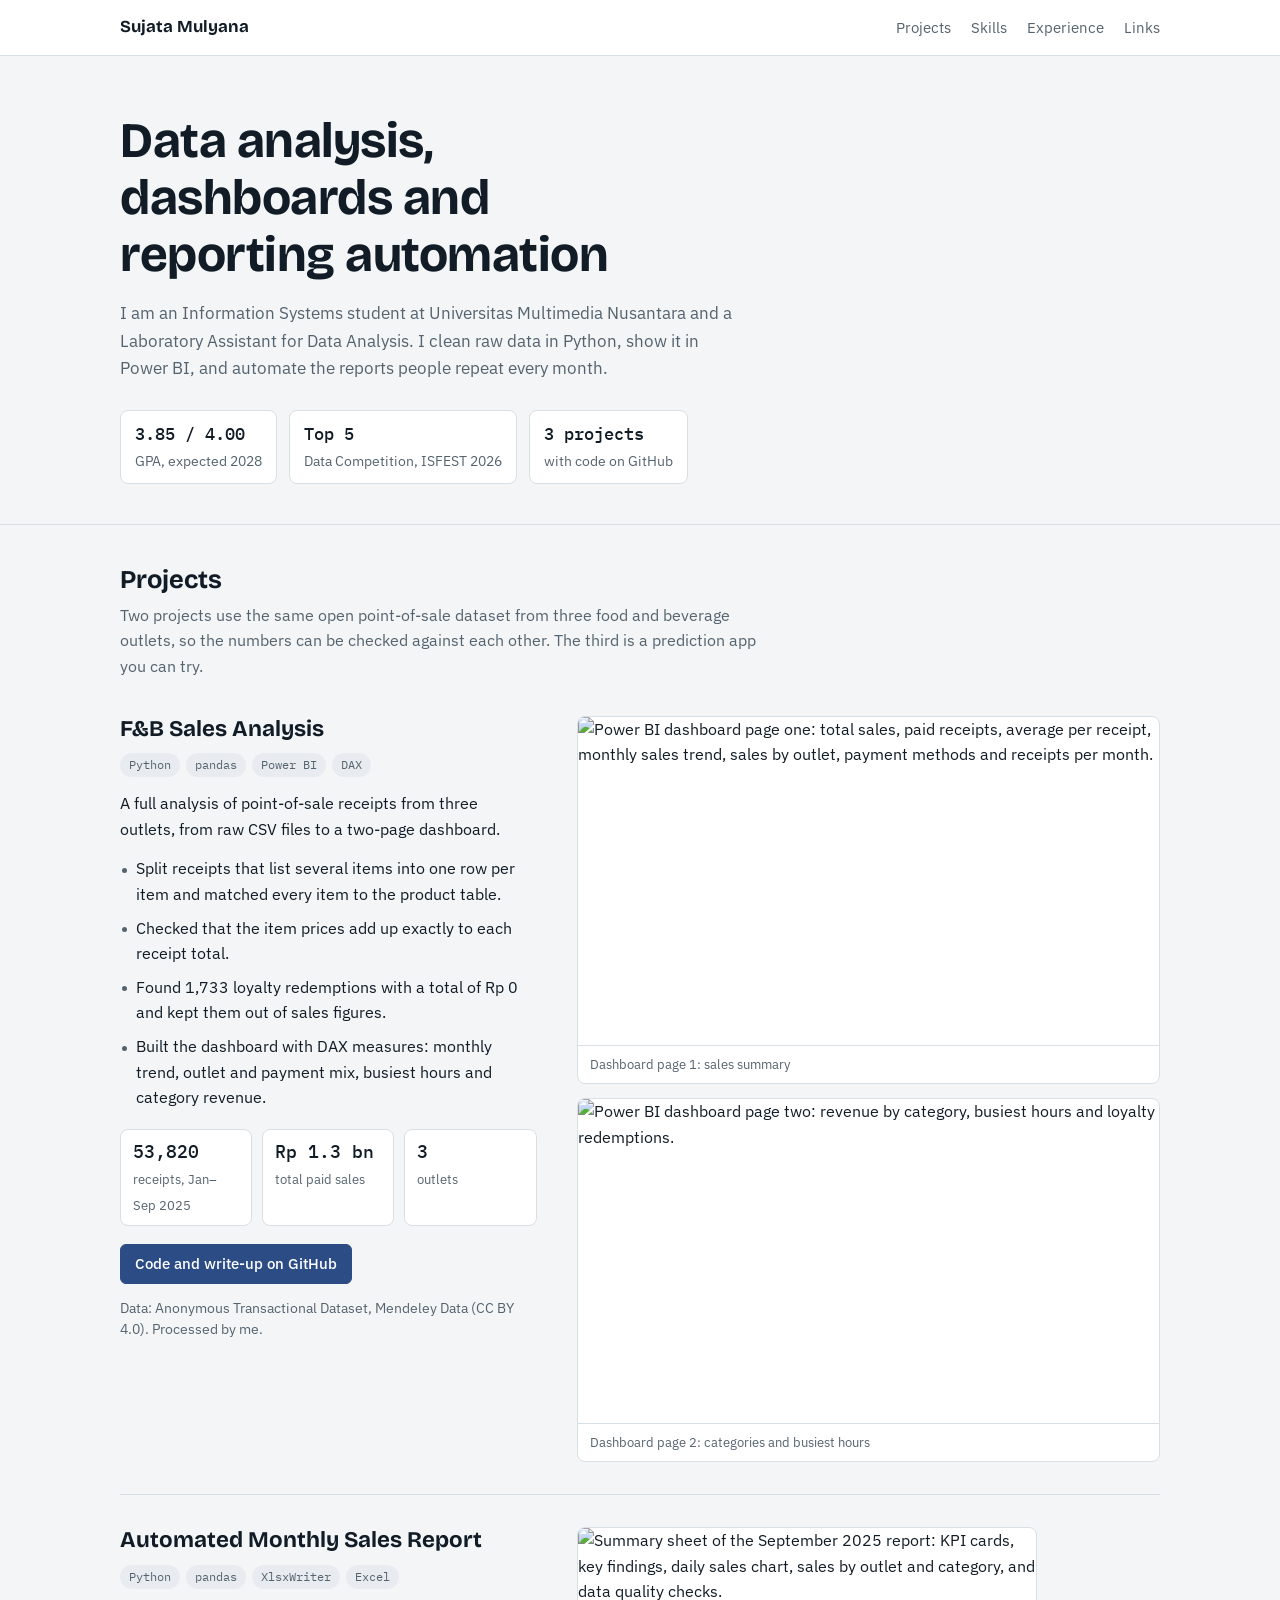
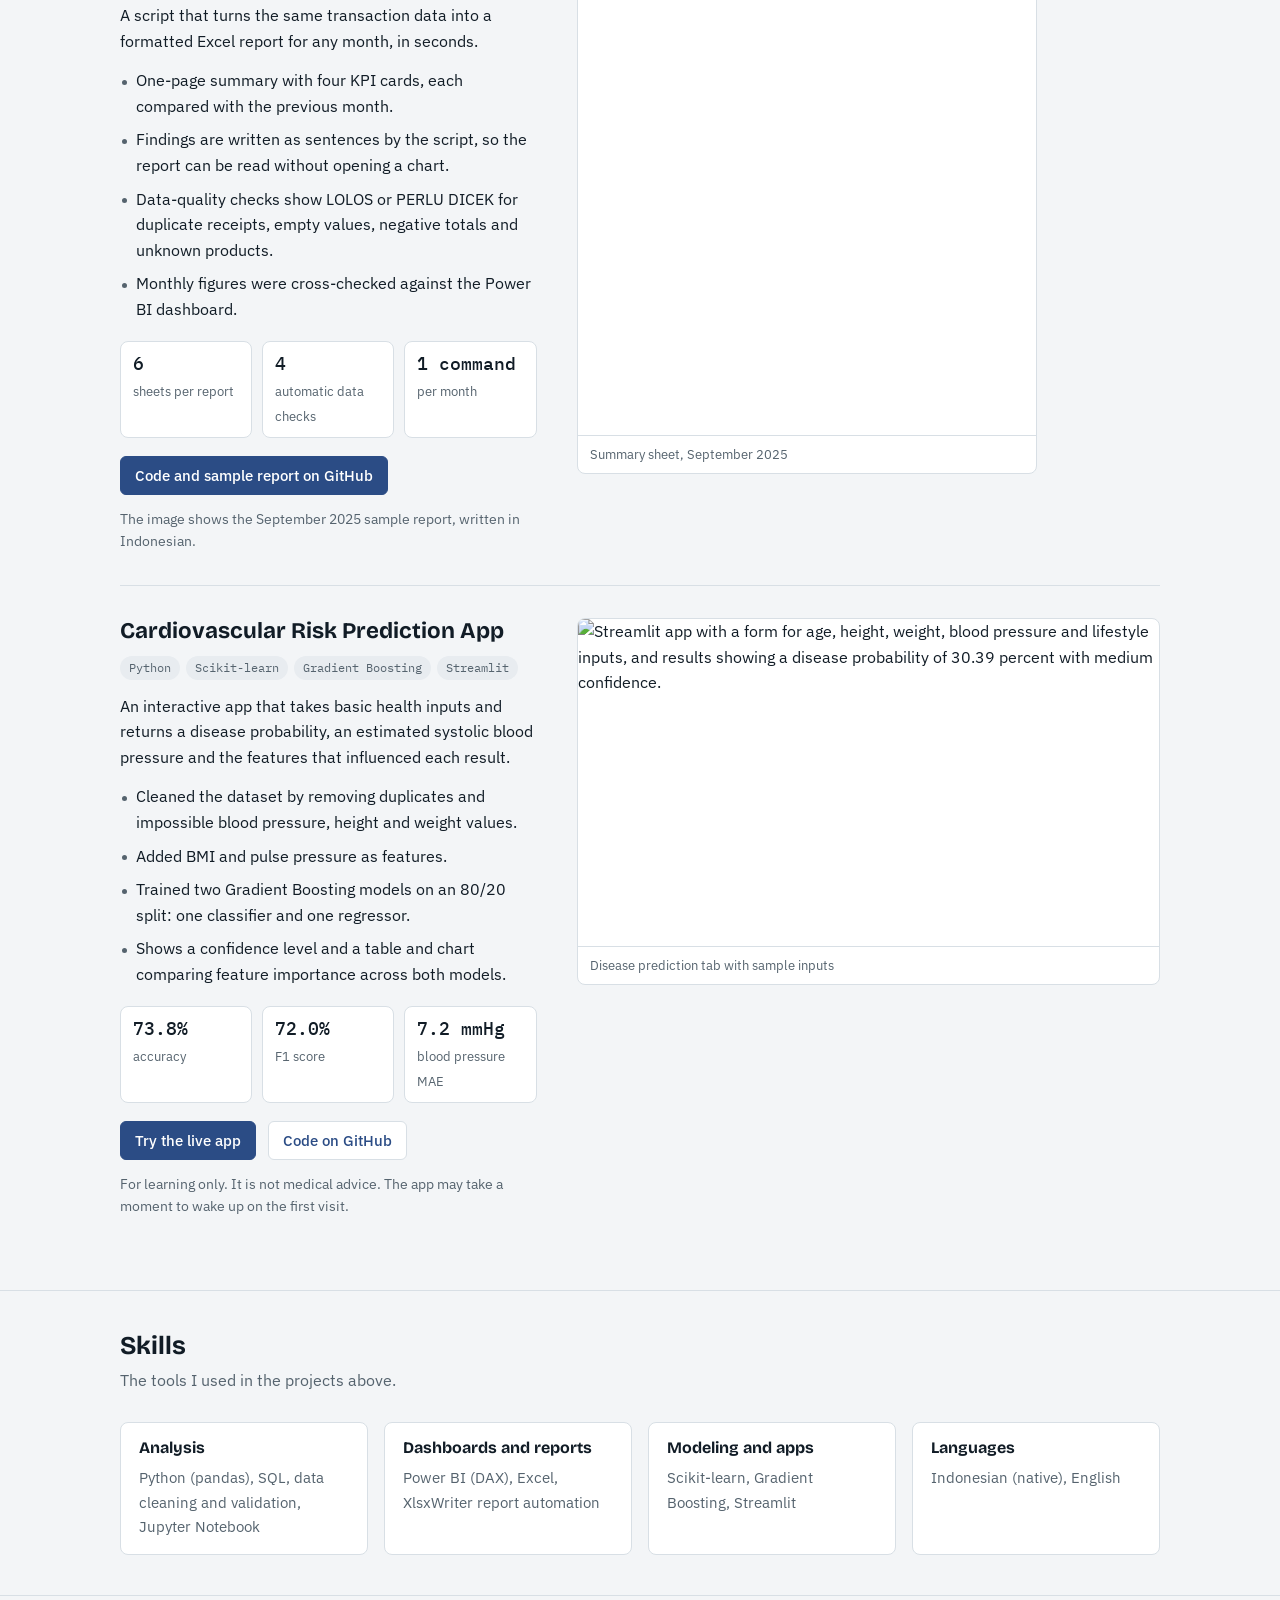
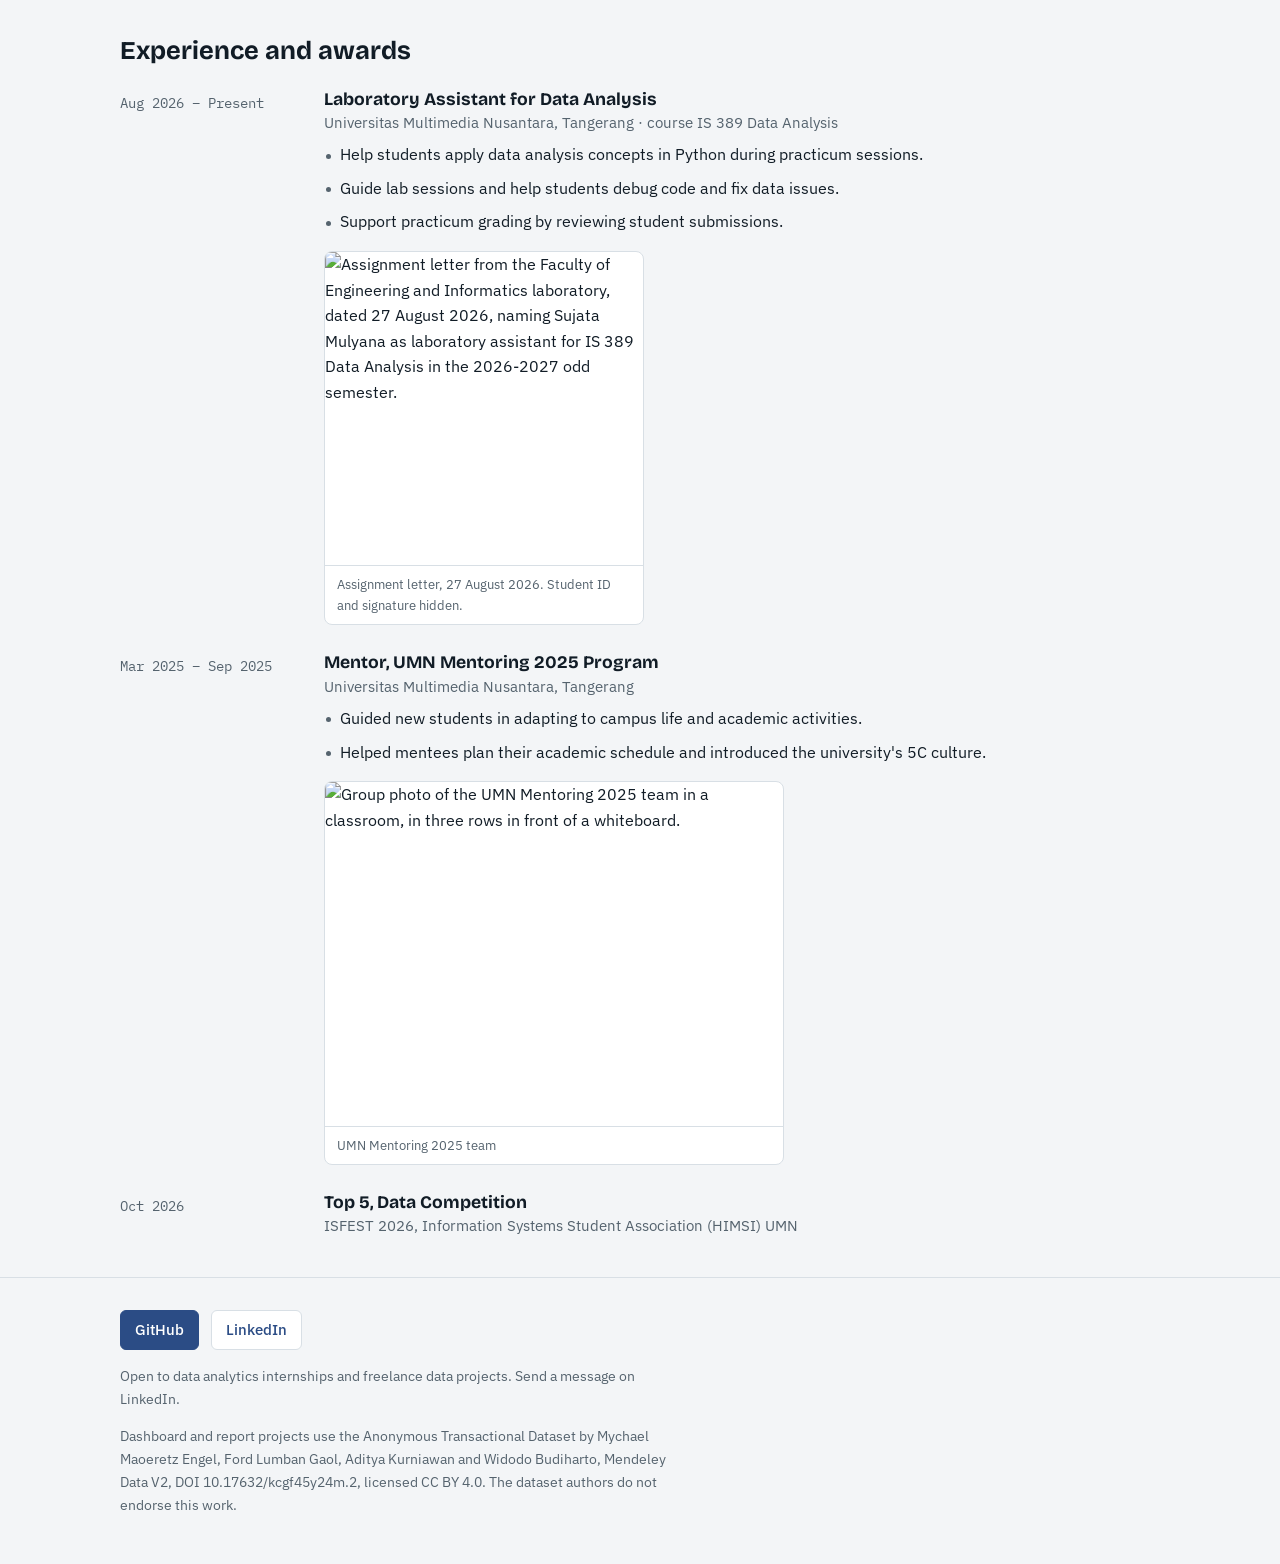
==== index.html @ e75b5848 "Add files via upload" ====
<!DOCTYPE html>
<html lang="en">
<head>
<meta charset="utf-8">
<meta name="viewport" content="width=device-width, initial-scale=1">
<title>Sujata Mulyana Portfolio</title>
<meta name="description" content="Data analysis, Power BI dashboards and Python reporting projects by Sujata Mulyana, Information Systems student at Universitas Multimedia Nusantara.">
<link rel="preconnect" href="https://fonts.googleapis.com">
<link rel="preconnect" href="https://fonts.gstatic.com" crossorigin>
<link href="https://fonts.googleapis.com/css2?family=Bricolage+Grotesque:opsz,wght@12..96,600;12..96,700&family=IBM+Plex+Mono:wght@400;500&family=IBM+Plex+Sans:wght@400;500;600&display=swap" rel="stylesheet">
<style>
/* Layout idea: one calm column, each project is a text block beside its real screenshots. Neutral palette, one blue for links and buttons. */
:root {
  --bg: #f3f5f7;
  --surface: #ffffff;
  --ink: #111c26;
  --muted: #55636e;
  --line: #d8dfe5;
  --chip: #e8ecf0;
  --accent: #2b4c85;
  --accent-ink: #ffffff;
  --font-display: "Bricolage Grotesque", "Segoe UI", system-ui, sans-serif;
  --font-body: "IBM Plex Sans", "Segoe UI", system-ui, sans-serif;
  --font-mono: "IBM Plex Mono", ui-monospace, "SFMono-Regular", Menlo, monospace;
  color-scheme: light;
}
@media (prefers-color-scheme: dark) {
  :root:not([data-theme="light"]) {
    --bg: #0d1317;
    --surface: #151d23;
    --ink: #e8eef2;
    --muted: #93a3ae;
    --line: #26323b;
    --chip: #1f2a32;
    --accent: #8fb0ea;
    --accent-ink: #0d1317;
    color-scheme: dark;
  }
}
:root[data-theme="dark"] {
  --bg: #0d1317;
  --surface: #151d23;
  --ink: #e8eef2;
  --muted: #93a3ae;
  --line: #26323b;
  --chip: #1f2a32;
  --accent: #8fb0ea;
  --accent-ink: #0d1317;
  color-scheme: dark;
}

* { box-sizing: border-box; }
html { scroll-behavior: smooth; }
body {
  margin: 0;
  background: var(--bg);
  color: var(--ink);
  font-family: var(--font-body);
  font-size: 16px;
  line-height: 1.6;
}
a { color: var(--accent); text-underline-offset: 3px; }
a:focus-visible { outline: 2px solid var(--accent); outline-offset: 3px; border-radius: 2px; }
img { max-width: 100%; height: auto; display: block; }
h1, h2, h3 { font-family: var(--font-display); text-wrap: balance; line-height: 1.15; margin: 0; }
p { margin: 0; }
ul { margin: 0; padding: 0; list-style: none; }

.wrap { max-width: 1080px; margin: 0 auto; padding: 0 20px; }

/* top bar */
.bar { border-bottom: 1px solid var(--line); background: var(--surface); }
.bar .wrap { display: flex; flex-wrap: wrap; align-items: center; justify-content: space-between; gap: 8px 24px; padding-top: 14px; padding-bottom: 14px; }
.bar strong { font-family: var(--font-display); font-size: 1.05rem; }
.bar nav { display: flex; flex-wrap: wrap; gap: 4px 20px; font-size: 0.92rem; }
.bar nav a { color: var(--muted); text-decoration: none; }
.bar nav a:hover { color: var(--accent); }

/* intro */
.intro { padding-top: 56px; padding-bottom: 40px; }
.intro h1 { font-size: clamp(2rem, 5.2vw, 3.1rem); letter-spacing: -0.01em; max-width: 18ch; }
.intro .lede { margin-top: 16px; max-width: 62ch; color: var(--muted); font-size: 1.08rem; }
.facts { margin-top: 28px; display: flex; flex-wrap: wrap; gap: 12px; }
.facts li { background: var(--surface); border: 1px solid var(--line); border-radius: 8px; padding: 10px 14px; min-width: 150px; }
.facts b { display: block; font-family: var(--font-mono); font-weight: 500; font-size: 1.05rem; }
.facts span { font-size: 0.85rem; color: var(--muted); }

section { padding: 40px 0; border-top: 1px solid var(--line); }
section > .wrap > h2 { font-size: 1.6rem; margin-bottom: 8px; }
.sub { color: var(--muted); max-width: 64ch; margin-bottom: 28px; }

/* projects */
.project { display: grid; grid-template-columns: minmax(0, 5fr) minmax(0, 7fr); gap: 28px 40px; padding: 32px 0; border-top: 1px solid var(--line); }
.project:first-of-type { border-top: 0; padding-top: 8px; }
.project h3 { font-size: 1.4rem; }
.tags { display: flex; flex-wrap: wrap; gap: 6px; margin-top: 12px; }
.tags li { font-family: var(--font-mono); font-size: 0.78rem; background: var(--chip); color: var(--muted); padding: 2px 9px; border-radius: 999px; }
.project p { margin-top: 14px; }
.points { margin-top: 14px; display: grid; gap: 8px; }
.points li { position: relative; padding-left: 16px; }
.points li::before { content: ""; position: absolute; left: 2px; top: 0.72em; width: 5px; height: 5px; border-radius: 50%; background: var(--muted); }
.nums { margin-top: 18px; display: grid; grid-template-columns: repeat(auto-fit, minmax(130px, 1fr)); gap: 10px; }
.nums li { background: var(--surface); border: 1px solid var(--line); border-radius: 8px; padding: 8px 12px; }
.nums b { display: block; font-family: var(--font-mono); font-weight: 500; font-size: 1.1rem; font-variant-numeric: tabular-nums; }
.nums span { font-size: 0.82rem; color: var(--muted); }
.links { margin-top: 18px; display: flex; flex-wrap: wrap; gap: 8px 12px; }
.links a { display: inline-block; padding: 7px 14px; border-radius: 6px; border: 1px solid var(--line); background: var(--surface); font-weight: 500; font-size: 0.92rem; text-decoration: none; }
.links a.primary { background: var(--accent); border-color: var(--accent); color: var(--accent-ink); }
.links a:hover { border-color: var(--accent); }
.links a.primary:hover { filter: brightness(1.1); }
.note { margin-top: 14px; font-size: 0.85rem; color: var(--muted); }

.shots { display: grid; gap: 14px; align-content: start; }
.shots figure { margin: 0; border: 1px solid var(--line); border-radius: 8px; overflow: hidden; background: var(--surface); }
.shots figcaption { font-size: 0.82rem; color: var(--muted); padding: 8px 12px; border-top: 1px solid var(--line); }
.shots.narrow figure { max-width: 460px; }

/* skills */
.skills { display: grid; grid-template-columns: repeat(auto-fit, minmax(240px, 1fr)); gap: 16px; }
.skills div { background: var(--surface); border: 1px solid var(--line); border-radius: 8px; padding: 16px 18px; }
.skills h3 { font-size: 1rem; margin-bottom: 8px; }
.skills p { color: var(--muted); font-size: 0.95rem; }

/* experience */
.roles { display: grid; gap: 28px; margin-top: 24px; }
.role { display: grid; grid-template-columns: 180px minmax(0, 1fr); gap: 4px 24px; }
.role .when { font-family: var(--font-mono); font-size: 0.85rem; color: var(--muted); padding-top: 3px; }
.role h3 { font-size: 1.1rem; }
.role .org { color: var(--muted); font-size: 0.95rem; }
.role .points { margin-top: 8px; }
.role figure { margin: 16px 0 0; border: 1px solid var(--line); border-radius: 8px; overflow: hidden; background: var(--surface); }
.role figcaption { font-size: 0.82rem; color: var(--muted); padding: 8px 12px; border-top: 1px solid var(--line); }
.role .letter { max-width: 320px; }
.role .group { max-width: 460px; }

/* footer */
footer { border-top: 1px solid var(--line); padding: 32px 0 48px; color: var(--muted); font-size: 0.9rem; }
footer .wrap { display: grid; gap: 14px; }
footer .links { margin-top: 0; }
footer p { max-width: 70ch; }

@media (max-width: 820px) {
  .project { grid-template-columns: minmax(0, 1fr); }
  .role { grid-template-columns: minmax(0, 1fr); }
  .intro { padding-top: 36px; }
  .nums { grid-template-columns: repeat(2, minmax(0, 1fr)); }
}
@media (prefers-reduced-motion: reduce) {
  html { scroll-behavior: auto; }
}
</style>
</head>
<body>

<header class="bar">
  <div class="wrap">
    <strong>Sujata Mulyana</strong>
    <nav aria-label="Sections">
      <a href="#projects">Projects</a>
      <a href="#skills">Skills</a>
      <a href="#experience">Experience</a>
      <a href="#links">Links</a>
    </nav>
  </div>
</header>

<main>
  <div class="wrap intro">
    <h1>Data analysis, dashboards and reporting automation</h1>
    <p class="lede">I am an Information Systems student at Universitas Multimedia Nusantara and a Laboratory Assistant for Data Analysis. I clean raw data in Python, show it in Power BI, and automate the reports people repeat every month.</p>
    <ul class="facts">
      <li><b>3.85 / 4.00</b><span>GPA, expected 2028</span></li>
      <li><b>Top 5</b><span>Data Competition, ISFEST 2026</span></li>
      <li><b>3 projects</b><span>with code on GitHub</span></li>
    </ul>
  </div>

  <section id="projects">
    <div class="wrap">
      <h2>Projects</h2>
      <p class="sub">Two projects use the same open point-of-sale dataset from three food and beverage outlets, so the numbers can be checked against each other. The third is a prediction app you can try.</p>

      <article class="project">
        <div>
          <h3>F&amp;B Sales Analysis</h3>
          <ul class="tags" aria-label="Tools"><li>Python</li><li>pandas</li><li>Power BI</li><li>DAX</li></ul>
          <p>A full analysis of point-of-sale receipts from three outlets, from raw CSV files to a two-page dashboard.</p>
          <ul class="points">
            <li>Split receipts that list several items into one row per item and matched every item to the product table.</li>
            <li>Checked that the item prices add up exactly to each receipt total.</li>
            <li>Found 1,733 loyalty redemptions with a total of Rp 0 and kept them out of sales figures.</li>
            <li>Built the dashboard with DAX measures: monthly trend, outlet and payment mix, busiest hours and category revenue.</li>
          </ul>
          <ul class="nums">
            <li><b>53,820</b><span>receipts, Jan–Sep 2025</span></li>
            <li><b>Rp 1.3 bn</b><span>total paid sales</span></li>
            <li><b>3</b><span>outlets</span></li>
          </ul>
          <div class="links">
            <a class="primary" href="https://github.com/sujatamulyana01-max/analisis-penjualan-umkm-fnb">Code and write-up on GitHub</a>
          </div>
          <p class="note">Data: Anonymous Transactional Dataset, Mendeley Data (CC BY 4.0). Processed by me.</p>
        </div>
        <div class="shots">
          <figure>
            <img src="img/fnb-1.png" width="1922" height="1086" loading="lazy" alt="Power BI dashboard page one: total sales, paid receipts, average per receipt, monthly sales trend, sales by outlet, payment methods and receipts per month.">
            <figcaption>Dashboard page 1: sales summary</figcaption>
          </figure>
          <figure>
            <img src="img/fnb-2.png" width="1922" height="1072" loading="lazy" alt="Power BI dashboard page two: revenue by category, busiest hours and loyalty redemptions.">
            <figcaption>Dashboard page 2: categories and busiest hours</figcaption>
          </figure>
        </div>
      </article>

      <article class="project">
        <div>
          <h3>Automated Monthly Sales Report</h3>
          <ul class="tags" aria-label="Tools"><li>Python</li><li>pandas</li><li>XlsxWriter</li><li>Excel</li></ul>
          <p>A script that turns the same transaction data into a formatted Excel report for any month, in seconds.</p>
          <ul class="points">
            <li>One-page summary with four KPI cards, each compared with the previous month.</li>
            <li>Findings are written as sentences by the script, so the report can be read without opening a chart.</li>
            <li>Data-quality checks show LOLOS or PERLU DICEK for duplicate receipts, empty values, negative totals and unknown products.</li>
            <li>Monthly figures were cross-checked against the Power BI dashboard.</li>
          </ul>
          <ul class="nums">
            <li><b>6</b><span>sheets per report</span></li>
            <li><b>4</b><span>automatic data checks</span></li>
            <li><b>1 command</b><span>per month</span></li>
          </ul>
          <div class="links">
            <a class="primary" href="https://github.com/sujatamulyana01-max/laporan-penjualan-otomatis">Code and sample report on GitHub</a>
          </div>
          <p class="note">The image shows the September 2025 sample report, written in Indonesian.</p>
        </div>
        <div class="shots narrow">
          <figure>
            <img src="img/laporan.png" width="744" height="823" loading="lazy" alt="Summary sheet of the September 2025 report: KPI cards, key findings, daily sales chart, sales by outlet and category, and data quality checks.">
            <figcaption>Summary sheet, September 2025</figcaption>
          </figure>
        </div>
      </article>

      <article class="project">
        <div>
          <h3>Cardiovascular Risk Prediction App</h3>
          <ul class="tags" aria-label="Tools"><li>Python</li><li>Scikit-learn</li><li>Gradient Boosting</li><li>Streamlit</li></ul>
          <p>An interactive app that takes basic health inputs and returns a disease probability, an estimated systolic blood pressure and the features that influenced each result.</p>
          <ul class="points">
            <li>Cleaned the dataset by removing duplicates and impossible blood pressure, height and weight values.</li>
            <li>Added BMI and pulse pressure as features.</li>
            <li>Trained two Gradient Boosting models on an 80/20 split: one classifier and one regressor.</li>
            <li>Shows a confidence level and a table and chart comparing feature importance across both models.</li>
          </ul>
          <ul class="nums">
            <li><b>73.8%</b><span>accuracy</span></li>
            <li><b>72.0%</b><span>F1 score</span></li>
            <li><b>7.2 mmHg</b><span>blood pressure MAE</span></li>
          </ul>
          <div class="links">
            <a class="primary" href="https://cardio-app-app-kxtuw4wns3hfmswbjmnfc5.streamlit.app/">Try the live app</a>
            <a href="https://github.com/sujatamulyana01-max/cardio-streamlit-app">Code on GitHub</a>
          </div>
          <p class="note">For learning only. It is not medical advice. The app may take a moment to wake up on the first visit.</p>
        </div>
        <div class="shots">
          <figure>
            <img src="img/cardio-1.png" width="1800" height="1013" loading="lazy" alt="Streamlit app with a form for age, height, weight, blood pressure and lifestyle inputs, and results showing a disease probability of 30.39 percent with medium confidence.">
            <figcaption>Disease prediction tab with sample inputs</figcaption>
          </figure>
        </div>
      </article>
    </div>
  </section>

  <section id="skills">
    <div class="wrap">
      <h2>Skills</h2>
      <p class="sub">The tools I used in the projects above.</p>
      <div class="skills">
        <div><h3>Analysis</h3><p>Python (pandas), SQL, data cleaning and validation, Jupyter Notebook</p></div>
        <div><h3>Dashboards and reports</h3><p>Power BI (DAX), Excel, XlsxWriter report automation</p></div>
        <div><h3>Modeling and apps</h3><p>Scikit-learn, Gradient Boosting, Streamlit</p></div>
        <div><h3>Languages</h3><p>Indonesian (native), English</p></div>
      </div>
    </div>
  </section>

  <section id="experience">
    <div class="wrap">
      <h2>Experience and awards</h2>
      <div class="roles">
        <div class="role">
          <div class="when">Aug 2026 – Present</div>
          <div>
            <h3>Laboratory Assistant for Data Analysis</h3>
            <p class="org">Universitas Multimedia Nusantara, Tangerang · course IS 389 Data Analysis</p>
            <ul class="points">
              <li>Help students apply data analysis concepts in Python during practicum sessions.</li>
              <li>Guide lab sessions and help students debug code and fix data issues.</li>
              <li>Support practicum grading by reviewing student submissions.</li>
            </ul>
            <figure class="letter">
              <img src="img/letter.png" width="694" height="684" loading="lazy" alt="Assignment letter from the Faculty of Engineering and Informatics laboratory, dated 27 August 2026, naming Sujata Mulyana as laboratory assistant for IS 389 Data Analysis in the 2026-2027 odd semester.">
              <figcaption>Assignment letter, 27 August 2026. Student ID and signature hidden.</figcaption>
            </figure>
          </div>
        </div>
        <div class="role">
          <div class="when">Mar 2025 – Sep 2025</div>
          <div>
            <h3>Mentor, UMN Mentoring 2025 Program</h3>
            <p class="org">Universitas Multimedia Nusantara, Tangerang</p>
            <ul class="points">
              <li>Guided new students in adapting to campus life and academic activities.</li>
              <li>Helped mentees plan their academic schedule and introduced the university's 5C culture.</li>
            </ul>
            <figure class="group">
              <img src="img/mentoring.jpg" width="1000" height="750" loading="lazy" alt="Group photo of the UMN Mentoring 2025 team in a classroom, in three rows in front of a whiteboard.">
              <figcaption>UMN Mentoring 2025 team</figcaption>
            </figure>
          </div>
        </div>
        <div class="role">
          <div class="when">Oct 2026</div>
          <div>
            <h3>Top 5, Data Competition</h3>
            <p class="org">ISFEST 2026, Information Systems Student Association (HIMSI) UMN</p>
          </div>
        </div>
      </div>
    </div>
  </section>
</main>

<footer id="links">
  <div class="wrap">
    <div class="links">
      <a class="primary" href="https://github.com/sujatamulyana01-max">GitHub</a>
      <a href="https://www.linkedin.com/in/sujata-mulyana/">LinkedIn</a>
    </div>
    <p>Open to data analytics internships and freelance data projects. Send a message on LinkedIn.</p>
    <p>Dashboard and report projects use the Anonymous Transactional Dataset by Mychael Maoeretz Engel, Ford Lumban Gaol, Aditya Kurniawan and Widodo Budiharto, Mendeley Data V2, DOI 10.17632/kcgf45y24m.2, licensed CC BY 4.0. The dataset authors do not endorse this work.</p>
  </div>
</footer>

</body>
</html>
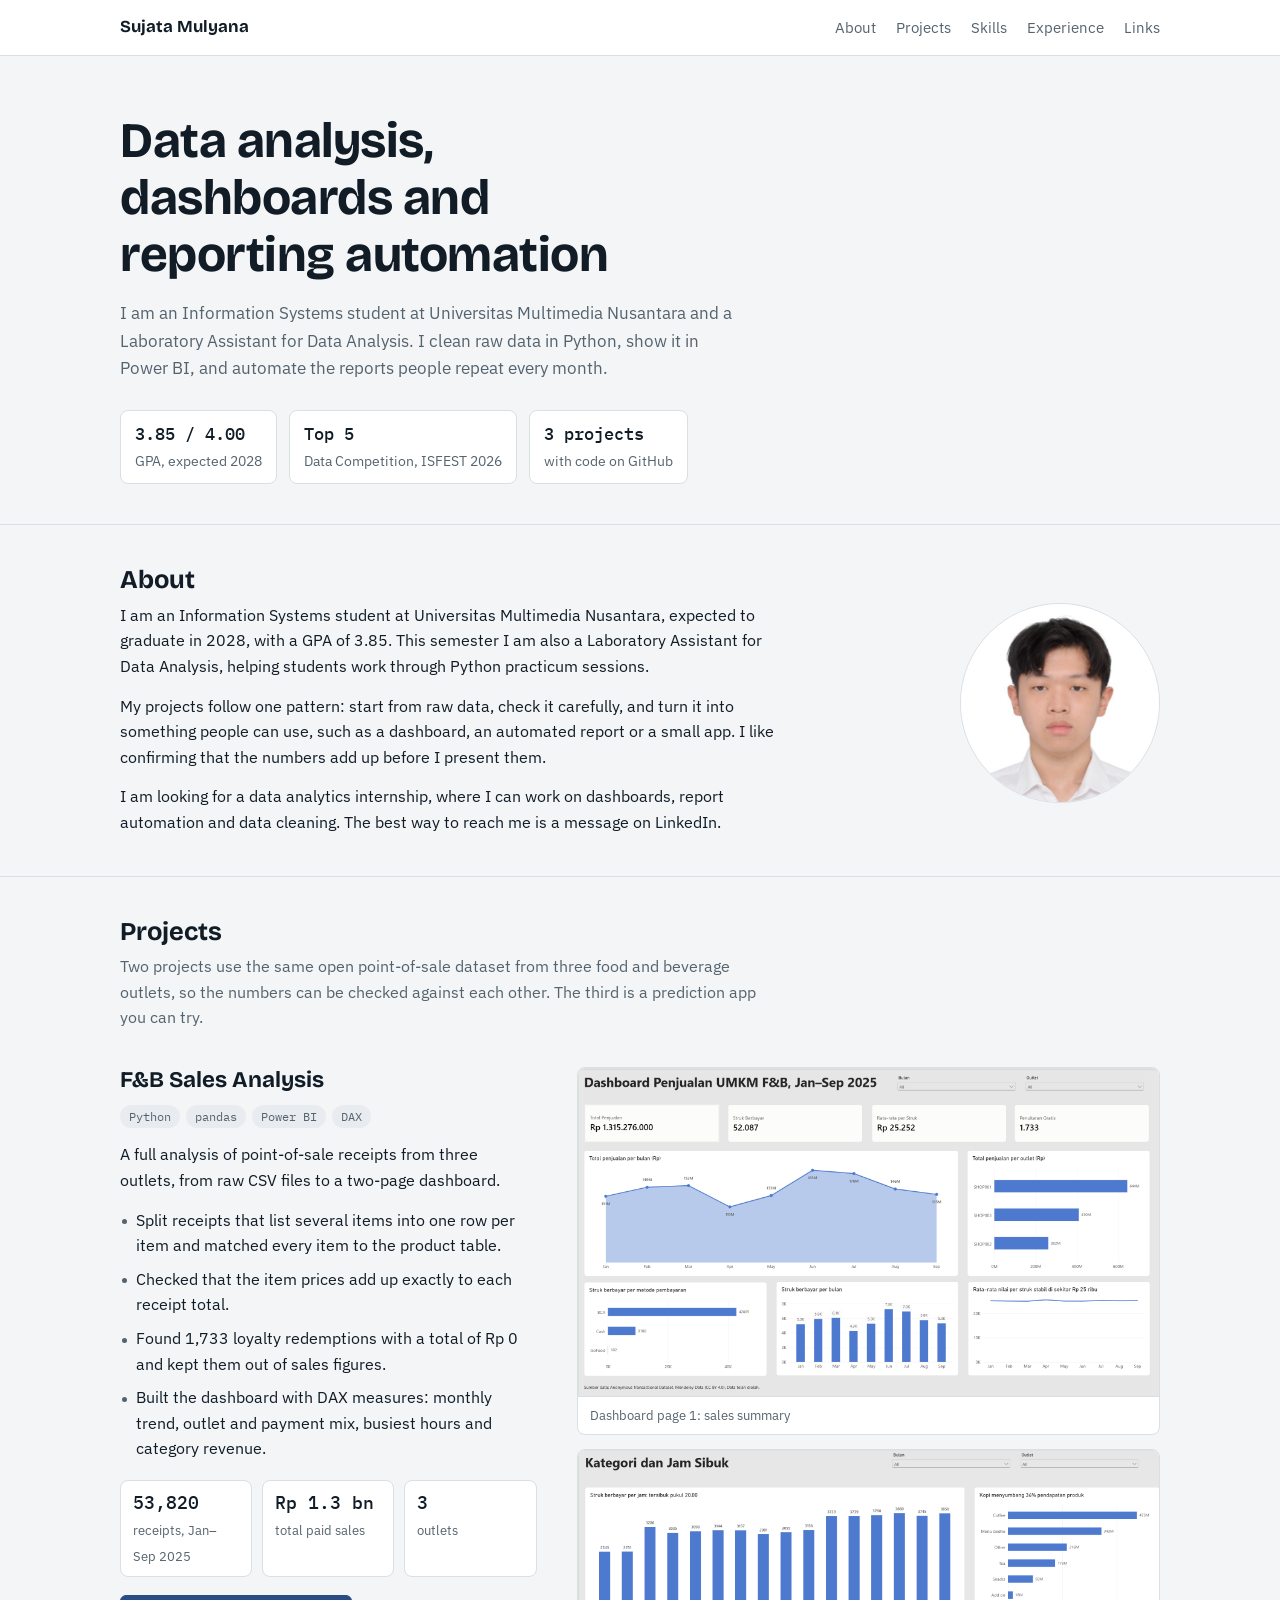
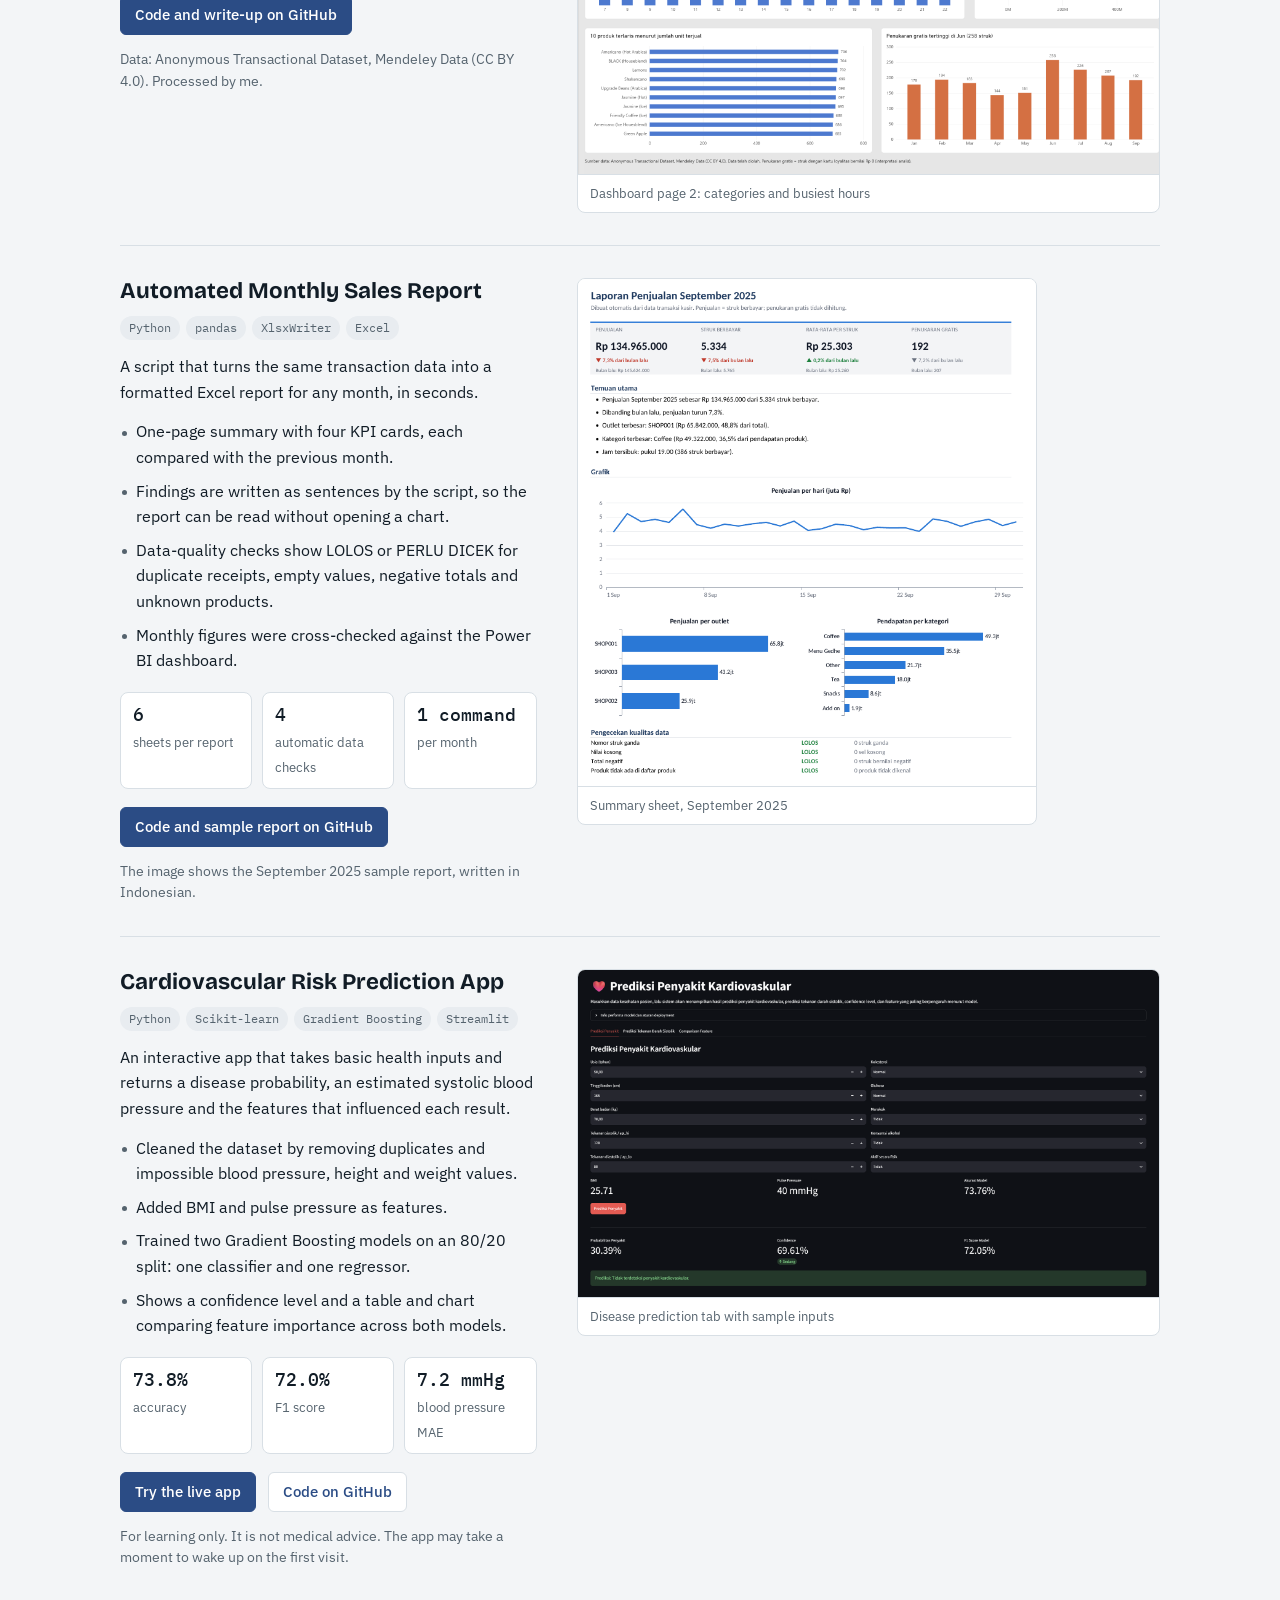
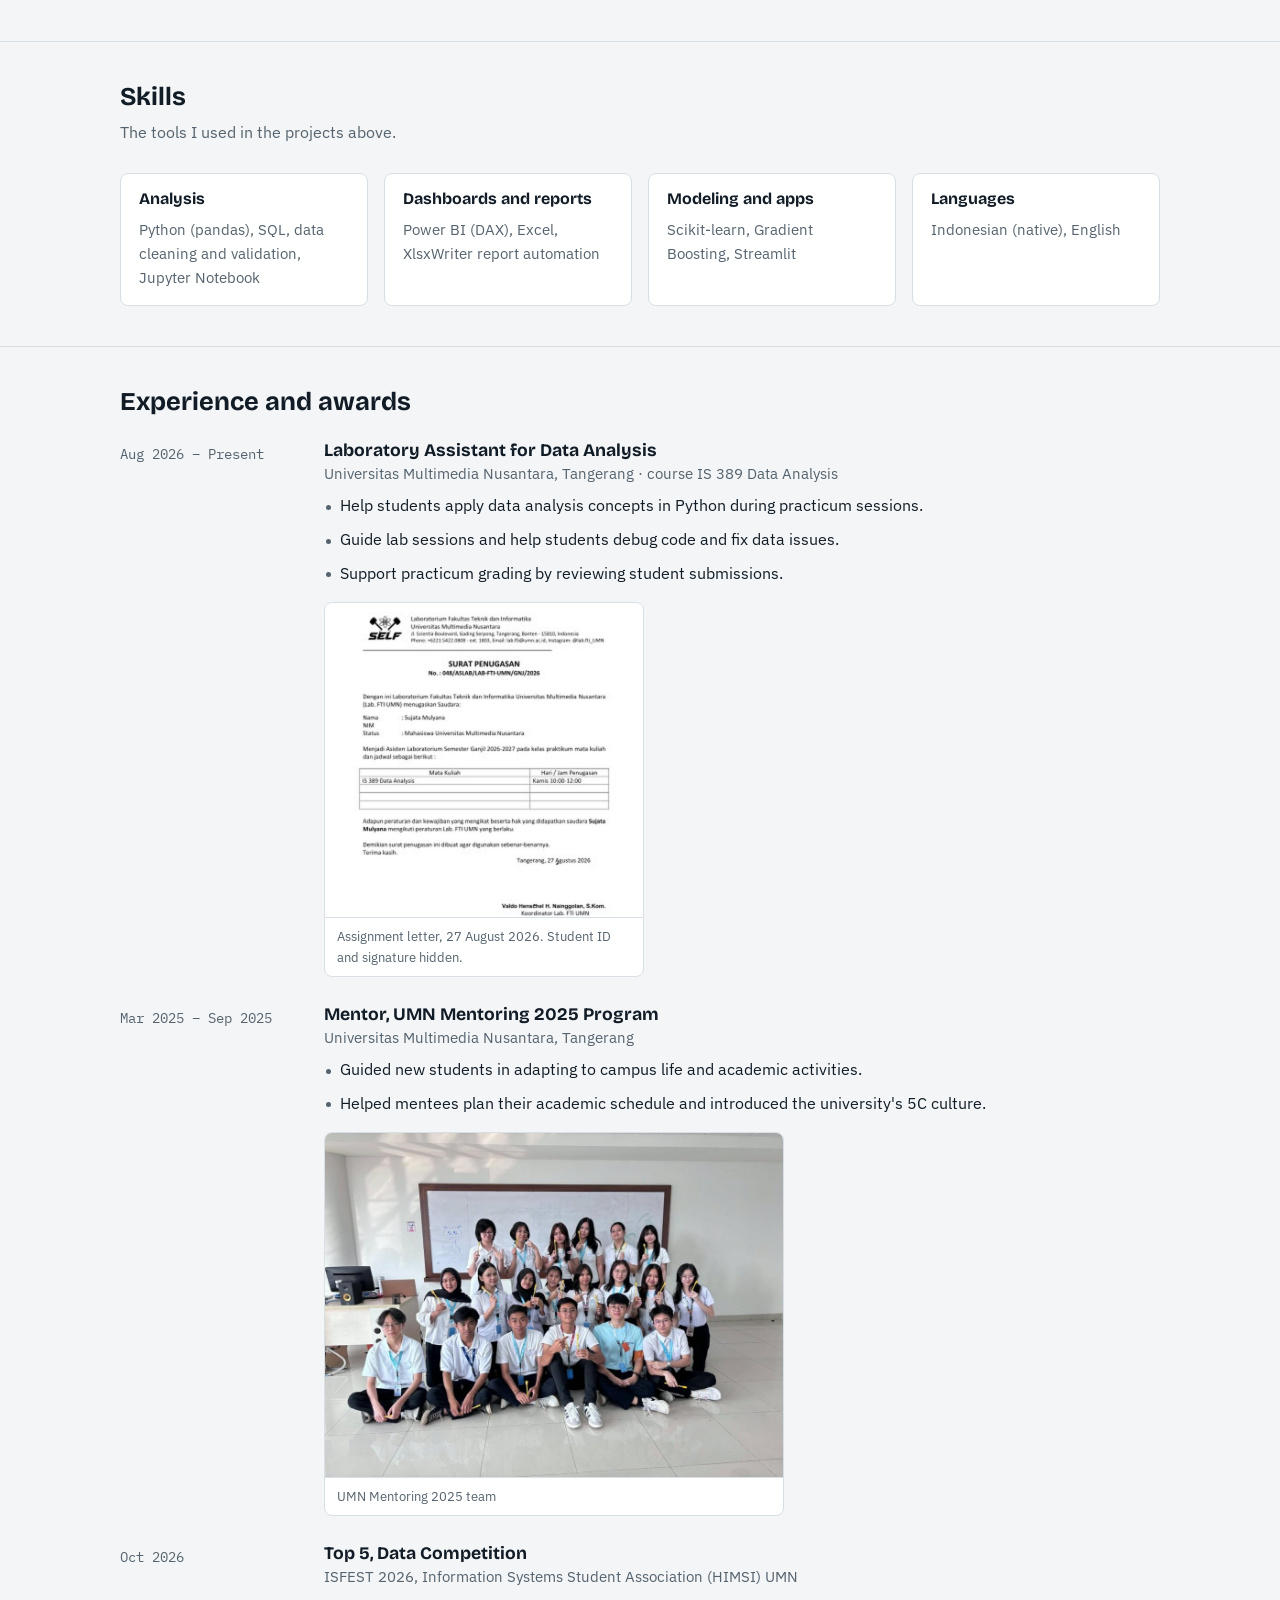
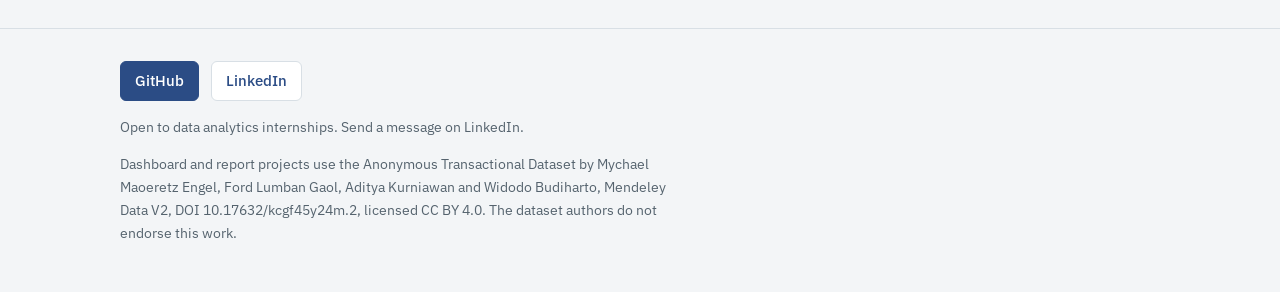
==== commit e826d175: "Add files via upload" ====
--- a/index.html
+++ b/index.html
@@ -89,6 +89,13 @@
 section > .wrap > h2 { font-size: 1.6rem; margin-bottom: 8px; }
 .sub { color: var(--muted); max-width: 64ch; margin-bottom: 28px; }
 
+/* about */
+.about { display: grid; grid-template-columns: minmax(0, 1fr) 200px; gap: 28px 48px; align-items: start; margin-top: 8px; }
+.about-text { display: grid; gap: 14px; max-width: 68ch; }
+.about-photo { margin: 0; }
+.about-photo img { width: 200px; height: 200px; border-radius: 50%; border: 1px solid var(--line); background: #fff; object-fit: cover; }
+.about-text p { color: var(--ink); }
+
 /* projects */
 .project { display: grid; grid-template-columns: minmax(0, 5fr) minmax(0, 7fr); gap: 28px 40px; padding: 32px 0; border-top: 1px solid var(--line); }
 .project:first-of-type { border-top: 0; padding-top: 8px; }
@@ -144,6 +151,9 @@
   .role { grid-template-columns: minmax(0, 1fr); }
   .intro { padding-top: 36px; }
   .nums { grid-template-columns: repeat(2, minmax(0, 1fr)); }
+  .about { grid-template-columns: minmax(0, 1fr); }
+  .about-photo { order: -1; }
+  .about-photo img { width: 140px; height: 140px; }
 }
 @media (prefers-reduced-motion: reduce) {
   html { scroll-behavior: auto; }
@@ -156,6 +166,7 @@
   <div class="wrap">
     <strong>Sujata Mulyana</strong>
     <nav aria-label="Sections">
+      <a href="#about">About</a>
       <a href="#projects">Projects</a>
       <a href="#skills">Skills</a>
       <a href="#experience">Experience</a>
@@ -174,6 +185,22 @@
       <li><b>3 projects</b><span>with code on GitHub</span></li>
     </ul>
   </div>
+
+  <section id="about">
+    <div class="wrap">
+      <h2>About</h2>
+      <div class="about">
+      <div class="about-text">
+        <p>I am an Information Systems student at Universitas Multimedia Nusantara, expected to graduate in 2028, with a GPA of 3.85. This semester I am also a Laboratory Assistant for Data Analysis, helping students work through Python practicum sessions.</p>
+        <p>My projects follow one pattern: start from raw data, check it carefully, and turn it into something people can use, such as a dashboard, an automated report or a small app. I like confirming that the numbers add up before I present them.</p>
+        <p>I am looking for a data analytics internship, where I can work on dashboards, report automation and data cleaning. The best way to reach me is a message on LinkedIn.</p>
+      </div>
+      <figure class="about-photo">
+        <img src="img/foto.jpg" width="480" height="480" loading="lazy" alt="Portrait of Sujata Mulyana.">
+      </figure>
+      </div>
+    </div>
+  </section>
 
   <section id="projects">
     <div class="wrap">
@@ -340,7 +367,7 @@
       <a class="primary" href="https://github.com/sujatamulyana01-max">GitHub</a>
       <a href="https://www.linkedin.com/in/sujata-mulyana/">LinkedIn</a>
     </div>
-    <p>Open to data analytics internships and freelance data projects. Send a message on LinkedIn.</p>
+    <p>Open to data analytics internships. Send a message on LinkedIn.</p>
     <p>Dashboard and report projects use the Anonymous Transactional Dataset by Mychael Maoeretz Engel, Ford Lumban Gaol, Aditya Kurniawan and Widodo Budiharto, Mendeley Data V2, DOI 10.17632/kcgf45y24m.2, licensed CC BY 4.0. The dataset authors do not endorse this work.</p>
   </div>
 </footer>
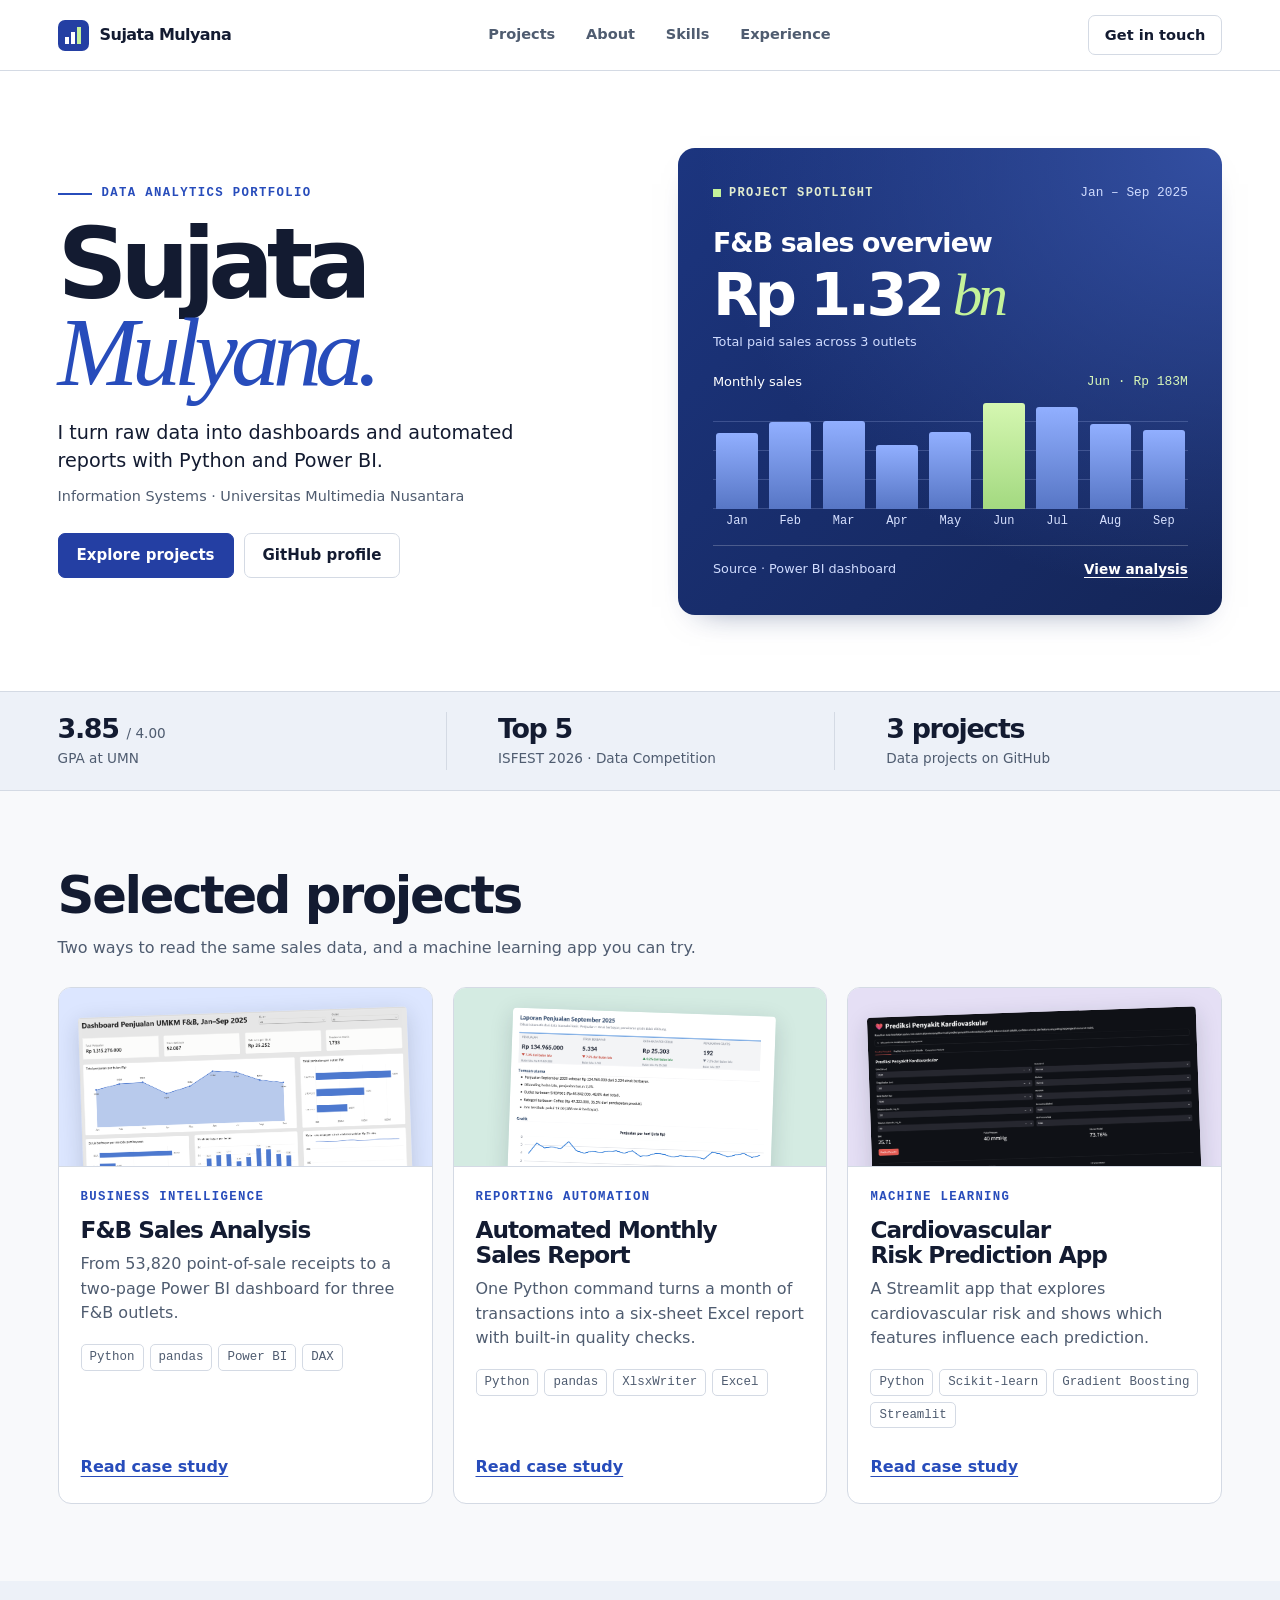
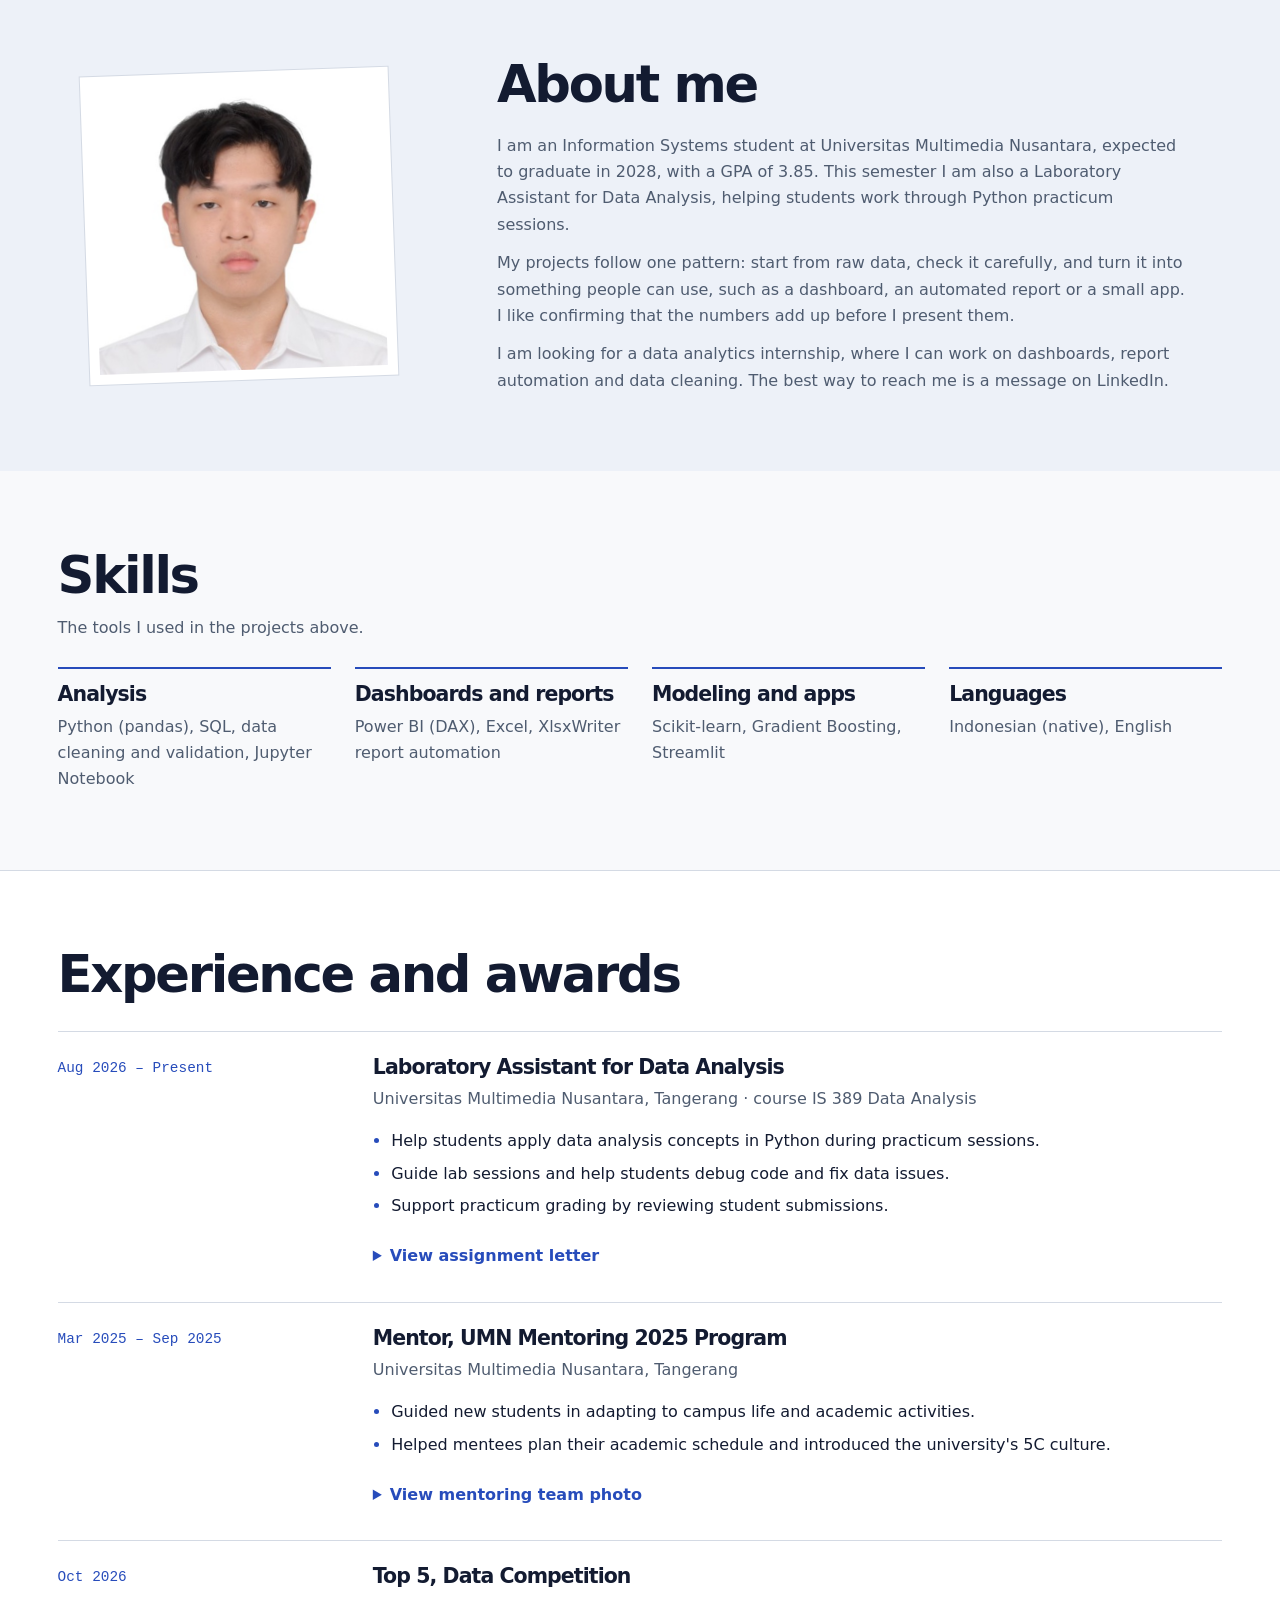
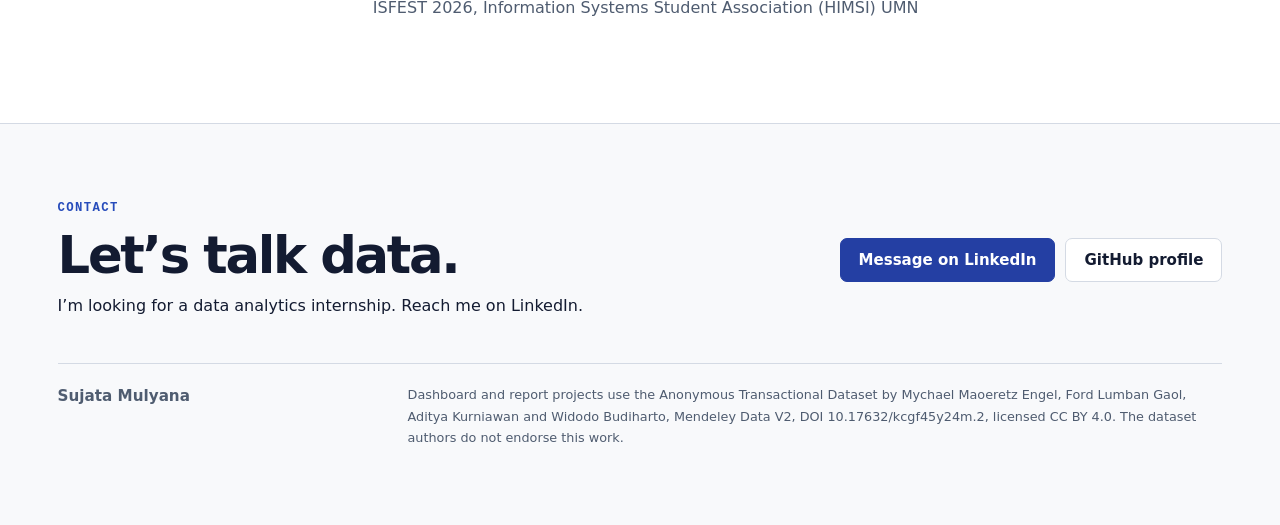
==== commit a31c45a7: "Redesign analytics portfolio and add project case studies" ====
--- a/index.html
+++ b/index.html
@@ -1,307 +1,12 @@
-<!DOCTYPE html>
-<html lang="en">
-<head>
-<meta charset="utf-8">
-<meta name="viewport" content="width=device-width, initial-scale=1">
-<title>Sujata Mulyana Portfolio</title>
-<meta name="description" content="Data analysis, Power BI dashboards and Python reporting projects by Sujata Mulyana, Information Systems student at Universitas Multimedia Nusantara.">
-<link rel="preconnect" href="https://fonts.googleapis.com">
-<link rel="preconnect" href="https://fonts.gstatic.com" crossorigin>
-<link href="https://fonts.googleapis.com/css2?family=Bricolage+Grotesque:opsz,wght@12..96,600;12..96,700&family=IBM+Plex+Mono:wght@400;500&family=IBM+Plex+Sans:wght@400;500;600&display=swap" rel="stylesheet">
-<style>
-/* Layout idea: one calm column, each project is a text block beside its real screenshots. Neutral palette, one blue for links and buttons. */
-:root {
-  --bg: #f3f5f7;
-  --surface: #ffffff;
-  --ink: #111c26;
-  --muted: #55636e;
-  --line: #d8dfe5;
-  --chip: #e8ecf0;
-  --accent: #2b4c85;
-  --accent-ink: #ffffff;
-  --font-display: "Bricolage Grotesque", "Segoe UI", system-ui, sans-serif;
-  --font-body: "IBM Plex Sans", "Segoe UI", system-ui, sans-serif;
-  --font-mono: "IBM Plex Mono", ui-monospace, "SFMono-Regular", Menlo, monospace;
-  color-scheme: light;
-}
-@media (prefers-color-scheme: dark) {
-  :root:not([data-theme="light"]) {
-    --bg: #0d1317;
-    --surface: #151d23;
-    --ink: #e8eef2;
-    --muted: #93a3ae;
-    --line: #26323b;
-    --chip: #1f2a32;
-    --accent: #8fb0ea;
-    --accent-ink: #0d1317;
-    color-scheme: dark;
-  }
-}
-:root[data-theme="dark"] {
-  --bg: #0d1317;
-  --surface: #151d23;
-  --ink: #e8eef2;
-  --muted: #93a3ae;
-  --line: #26323b;
-  --chip: #1f2a32;
-  --accent: #8fb0ea;
-  --accent-ink: #0d1317;
-  color-scheme: dark;
-}
-
-* { box-sizing: border-box; }
-html { scroll-behavior: smooth; }
-body {
-  margin: 0;
-  background: var(--bg);
-  color: var(--ink);
-  font-family: var(--font-body);
-  font-size: 16px;
-  line-height: 1.6;
-}
-a { color: var(--accent); text-underline-offset: 3px; }
-a:focus-visible { outline: 2px solid var(--accent); outline-offset: 3px; border-radius: 2px; }
-img { max-width: 100%; height: auto; display: block; }
-h1, h2, h3 { font-family: var(--font-display); text-wrap: balance; line-height: 1.15; margin: 0; }
-p { margin: 0; }
-ul { margin: 0; padding: 0; list-style: none; }
-
-.wrap { max-width: 1080px; margin: 0 auto; padding: 0 20px; }
-
-/* top bar */
-.bar { border-bottom: 1px solid var(--line); background: var(--surface); }
-.bar .wrap { display: flex; flex-wrap: wrap; align-items: center; justify-content: space-between; gap: 8px 24px; padding-top: 14px; padding-bottom: 14px; }
-.bar strong { font-family: var(--font-display); font-size: 1.05rem; }
-.bar nav { display: flex; flex-wrap: wrap; gap: 4px 20px; font-size: 0.92rem; }
-.bar nav a { color: var(--muted); text-decoration: none; }
-.bar nav a:hover { color: var(--accent); }
-
-/* intro */
-.intro { padding-top: 56px; padding-bottom: 40px; }
-.intro h1 { font-size: clamp(2rem, 5.2vw, 3.1rem); letter-spacing: -0.01em; max-width: 18ch; }
-.intro .lede { margin-top: 16px; max-width: 62ch; color: var(--muted); font-size: 1.08rem; }
-.facts { margin-top: 28px; display: flex; flex-wrap: wrap; gap: 12px; }
-.facts li { background: var(--surface); border: 1px solid var(--line); border-radius: 8px; padding: 10px 14px; min-width: 150px; }
-.facts b { display: block; font-family: var(--font-mono); font-weight: 500; font-size: 1.05rem; }
-.facts span { font-size: 0.85rem; color: var(--muted); }
-
-section { padding: 40px 0; border-top: 1px solid var(--line); }
-section > .wrap > h2 { font-size: 1.6rem; margin-bottom: 8px; }
-.sub { color: var(--muted); max-width: 64ch; margin-bottom: 28px; }
-
-/* about */
-.about { display: grid; grid-template-columns: minmax(0, 1fr) 200px; gap: 28px 48px; align-items: start; margin-top: 8px; }
-.about-text { display: grid; gap: 14px; max-width: 68ch; }
-.about-photo { margin: 0; }
-.about-photo img { width: 200px; height: 200px; border-radius: 50%; border: 1px solid var(--line); background: #fff; object-fit: cover; }
-.about-text p { color: var(--ink); }
-
-/* projects */
-.project { display: grid; grid-template-columns: minmax(0, 5fr) minmax(0, 7fr); gap: 28px 40px; padding: 32px 0; border-top: 1px solid var(--line); }
-.project:first-of-type { border-top: 0; padding-top: 8px; }
-.project h3 { font-size: 1.4rem; }
-.tags { display: flex; flex-wrap: wrap; gap: 6px; margin-top: 12px; }
-.tags li { font-family: var(--font-mono); font-size: 0.78rem; background: var(--chip); color: var(--muted); padding: 2px 9px; border-radius: 999px; }
-.project p { margin-top: 14px; }
-.points { margin-top: 14px; display: grid; gap: 8px; }
-.points li { position: relative; padding-left: 16px; }
-.points li::before { content: ""; position: absolute; left: 2px; top: 0.72em; width: 5px; height: 5px; border-radius: 50%; background: var(--muted); }
-.nums { margin-top: 18px; display: grid; grid-template-columns: repeat(auto-fit, minmax(130px, 1fr)); gap: 10px; }
-.nums li { background: var(--surface); border: 1px solid var(--line); border-radius: 8px; padding: 8px 12px; }
-.nums b { display: block; font-family: var(--font-mono); font-weight: 500; font-size: 1.1rem; font-variant-numeric: tabular-nums; }
-.nums span { font-size: 0.82rem; color: var(--muted); }
-.links { margin-top: 18px; display: flex; flex-wrap: wrap; gap: 8px 12px; }
-.links a { display: inline-block; padding: 7px 14px; border-radius: 6px; border: 1px solid var(--line); background: var(--surface); font-weight: 500; font-size: 0.92rem; text-decoration: none; }
-.links a.primary { background: var(--accent); border-color: var(--accent); color: var(--accent-ink); }
-.links a:hover { border-color: var(--accent); }
-.links a.primary:hover { filter: brightness(1.1); }
-.note { margin-top: 14px; font-size: 0.85rem; color: var(--muted); }
-
-.shots { display: grid; gap: 14px; align-content: start; }
-.shots figure { margin: 0; border: 1px solid var(--line); border-radius: 8px; overflow: hidden; background: var(--surface); }
-.shots figcaption { font-size: 0.82rem; color: var(--muted); padding: 8px 12px; border-top: 1px solid var(--line); }
-.shots.narrow figure { max-width: 460px; }
-
-/* skills */
-.skills { display: grid; grid-template-columns: repeat(auto-fit, minmax(240px, 1fr)); gap: 16px; }
-.skills div { background: var(--surface); border: 1px solid var(--line); border-radius: 8px; padding: 16px 18px; }
-.skills h3 { font-size: 1rem; margin-bottom: 8px; }
-.skills p { color: var(--muted); font-size: 0.95rem; }
-
-/* experience */
-.roles { display: grid; gap: 28px; margin-top: 24px; }
-.role { display: grid; grid-template-columns: 180px minmax(0, 1fr); gap: 4px 24px; }
-.role .when { font-family: var(--font-mono); font-size: 0.85rem; color: var(--muted); padding-top: 3px; }
-.role h3 { font-size: 1.1rem; }
-.role .org { color: var(--muted); font-size: 0.95rem; }
-.role .points { margin-top: 8px; }
-.role figure { margin: 16px 0 0; border: 1px solid var(--line); border-radius: 8px; overflow: hidden; background: var(--surface); }
-.role figcaption { font-size: 0.82rem; color: var(--muted); padding: 8px 12px; border-top: 1px solid var(--line); }
-.role .letter { max-width: 320px; }
-.role .group { max-width: 460px; }
-
-/* footer */
-footer { border-top: 1px solid var(--line); padding: 32px 0 48px; color: var(--muted); font-size: 0.9rem; }
-footer .wrap { display: grid; gap: 14px; }
-footer .links { margin-top: 0; }
-footer p { max-width: 70ch; }
-
-@media (max-width: 820px) {
-  .project { grid-template-columns: minmax(0, 1fr); }
-  .role { grid-template-columns: minmax(0, 1fr); }
-  .intro { padding-top: 36px; }
-  .nums { grid-template-columns: repeat(2, minmax(0, 1fr)); }
-  .about { grid-template-columns: minmax(0, 1fr); }
-  .about-photo { order: -1; }
-  .about-photo img { width: 140px; height: 140px; }
-}
-@media (prefers-reduced-motion: reduce) {
-  html { scroll-behavior: auto; }
-}
-</style>
-</head>
-<body>
-
-<header class="bar">
-  <div class="wrap">
-    <strong>Sujata Mulyana</strong>
-    <nav aria-label="Sections">
-      <a href="#about">About</a>
-      <a href="#projects">Projects</a>
-      <a href="#skills">Skills</a>
-      <a href="#experience">Experience</a>
-      <a href="#links">Links</a>
-    </nav>
-  </div>
-</header>
-
-<main>
-  <div class="wrap intro">
-    <h1>Data analysis, dashboards and reporting automation</h1>
-    <p class="lede">I am an Information Systems student at Universitas Multimedia Nusantara and a Laboratory Assistant for Data Analysis. I clean raw data in Python, show it in Power BI, and automate the reports people repeat every month.</p>
-    <ul class="facts">
-      <li><b>3.85 / 4.00</b><span>GPA, expected 2028</span></li>
-      <li><b>Top 5</b><span>Data Competition, ISFEST 2026</span></li>
-      <li><b>3 projects</b><span>with code on GitHub</span></li>
-    </ul>
-  </div>
-
-  <section id="about">
-    <div class="wrap">
-      <h2>About</h2>
-      <div class="about">
-      <div class="about-text">
+<!doctype html><html lang="en" id="top"><head><meta charset="utf-8"><meta name="viewport" content="width=device-width,initial-scale=1"><title>Sujata Mulyana | Data Analytics Portfolio</title><meta name="description" content="Explore Sujata Mulyana’s data analytics portfolio, including Python automation, Power BI dashboards and machine learning projects."><link rel="stylesheet" href="style.css"><script src="interactions.js" defer></script></head><body><a class="skip" href="#main">Skip to content</a><header class="mast"><div class="wrap mast-inner"><a class="brand" href="#top"><span class="mark" aria-hidden="true"><i></i><i></i><i></i></span>Sujata Mulyana</a><nav aria-label="Main navigation"><a href="#projects">Projects</a><a href="#about">About</a><a href="#skills">Skills</a><a href="#experience">Experience</a></nav><a class="contact-link" href="#links">Get in touch</a></div></header><main id="main">
+<div class="hero"><div class="wrap hero-grid"><div class="hero-text"><p class="eyebrow hero-label">Data analytics portfolio</p><h1>Sujata<br><em>Mulyana<span>.</span></em></h1><p class="lede">I turn raw data into dashboards and automated reports with Python and Power BI.</p><p class="affiliation">Information Systems · Universitas Multimedia Nusantara</p><div class="actions"><a class="button primary" href="#projects">Explore projects</a><a class="button" href="https://github.com/sujatamulyana01-max">GitHub profile</a></div></div><figure class="dashboard"><figcaption><span class="chart-kicker"><span class="legend-square"></span> PROJECT SPOTLIGHT</span><span class="period">Jan – Sep 2025</span></figcaption><h2>F&B sales overview</h2><p class="total">Rp 1.32<span> bn</span></p><p class="chart-label">Total paid sales across 3 outlets</p><div class="plot-top"><span>Monthly sales</span><output id="reading">Jun · Rp 183M</output></div><div class="plot" role="radiogroup" aria-label="Monthly sales in millions of rupiah"><label class="bar-item" style="--height:65.5% ;--delay:0ms"><input type="radio" name="sales-month" value="Jan" data-sales="131" aria-label="Jan 2025, Rp 131 million" ><span class="bar-shape"></span><span class="month">Jan</span></label><label class="bar-item" style="--height:74.5% ;--delay:35ms"><input type="radio" name="sales-month" value="Feb" data-sales="149" aria-label="Feb 2025, Rp 149 million" ><span class="bar-shape"></span><span class="month">Feb</span></label><label class="bar-item" style="--height:76% ;--delay:70ms"><input type="radio" name="sales-month" value="Mar" data-sales="152" aria-label="Mar 2025, Rp 152 million" ><span class="bar-shape"></span><span class="month">Mar</span></label><label class="bar-item" style="--height:55% ;--delay:105ms"><input type="radio" name="sales-month" value="Apr" data-sales="110" aria-label="Apr 2025, Rp 110 million" ><span class="bar-shape"></span><span class="month">Apr</span></label><label class="bar-item" style="--height:66.5% ;--delay:140ms"><input type="radio" name="sales-month" value="May" data-sales="133" aria-label="May 2025, Rp 133 million" ><span class="bar-shape"></span><span class="month">May</span></label><label class="bar-item" style="--height:91.5% ;--delay:175ms"><input type="radio" name="sales-month" value="Jun" data-sales="183" aria-label="Jun 2025, Rp 183 million" checked><span class="bar-shape"></span><span class="month">Jun</span></label><label class="bar-item" style="--height:88% ;--delay:210ms"><input type="radio" name="sales-month" value="Jul" data-sales="176" aria-label="Jul 2025, Rp 176 million" ><span class="bar-shape"></span><span class="month">Jul</span></label><label class="bar-item" style="--height:73% ;--delay:245ms"><input type="radio" name="sales-month" value="Aug" data-sales="146" aria-label="Aug 2025, Rp 146 million" ><span class="bar-shape"></span><span class="month">Aug</span></label><label class="bar-item" style="--height:67.5% ;--delay:280ms"><input type="radio" name="sales-month" value="Sep" data-sales="135" aria-label="Sep 2025, Rp 135 million" ><span class="bar-shape"></span><span class="month">Sep</span></label></div><div class="chart-foot"><span>Source · Power BI dashboard</span><a href="food-and-beverage-sales.html">View analysis</a></div></figure></div></div>
+<div class="facts-wrap"><dl class="facts wrap"><div><dt>GPA at UMN</dt><dd>3.85 <small>/ 4.00</small></dd></div><div><dt>ISFEST 2026 · Data Competition</dt><dd>Top 5</dd></div><div><dt>Data projects on GitHub</dt><dd>3 projects</dd></div></dl></div>
+<section id="projects" class="section wrap"><h2>Selected projects</h2><p class="sub">Two ways to read the same sales data, and a machine learning app you can try.</p><div class="cards"><a class="project-card blue" href="food-and-beverage-sales.html"><div class="preview"><img src="img/fnb-1.png" loading="lazy" alt="" width="1922" height="1086"></div><div class="card-body"><p class="eyebrow">Business intelligence</p><h3>F&B Sales Analysis</h3><p>From 53,820 point-of-sale receipts to a two-page Power BI dashboard for three F&B outlets.</p><ul class="tags" aria-label="Tools"><li>Python</li><li>pandas</li><li>Power BI</li><li>DAX</li></ul><span class="read">Read case study</span></div></a><a class="project-card green" href="monthly-sales-report.html"><div class="preview"><img src="img/laporan.png" loading="lazy" alt="" width="744" height="823"></div><div class="card-body"><p class="eyebrow">Reporting automation</p><h3>Automated Monthly Sales Report</h3><p>One Python command turns a month of transactions into a six-sheet Excel report with built-in quality checks.</p><ul class="tags" aria-label="Tools"><li>Python</li><li>pandas</li><li>XlsxWriter</li><li>Excel</li></ul><span class="read">Read case study</span></div></a><a class="project-card violet" href="cardiovascular-risk.html"><div class="preview"><img src="img/cardio-1.png" loading="lazy" alt="" width="1800" height="1013"></div><div class="card-body"><p class="eyebrow">Machine learning</p><h3>Cardiovascular Risk Prediction App</h3><p>A Streamlit app that explores cardiovascular risk and shows which features influence each prediction.</p><ul class="tags" aria-label="Tools"><li>Python</li><li>Scikit-learn</li><li>Gradient Boosting</li><li>Streamlit</li></ul><span class="read">Read case study</span></div></a></div></section>
+<section id="about" class="about-section"><div class="wrap about-grid"><figure class="portrait"><img src="img/foto.jpg" alt="Sujata Mulyana" width="480" height="480" loading="lazy"></figure><div><h2>About me</h2><div class="bio">
         <p>I am an Information Systems student at Universitas Multimedia Nusantara, expected to graduate in 2028, with a GPA of 3.85. This semester I am also a Laboratory Assistant for Data Analysis, helping students work through Python practicum sessions.</p>
         <p>My projects follow one pattern: start from raw data, check it carefully, and turn it into something people can use, such as a dashboard, an automated report or a small app. I like confirming that the numbers add up before I present them.</p>
         <p>I am looking for a data analytics internship, where I can work on dashboards, report automation and data cleaning. The best way to reach me is a message on LinkedIn.</p>
-      </div>
-      <figure class="about-photo">
-        <img src="img/foto.jpg" width="480" height="480" loading="lazy" alt="Portrait of Sujata Mulyana.">
-      </figure>
-      </div>
-    </div>
-  </section>
-
-  <section id="projects">
-    <div class="wrap">
-      <h2>Projects</h2>
-      <p class="sub">Two projects use the same open point-of-sale dataset from three food and beverage outlets, so the numbers can be checked against each other. The third is a prediction app you can try.</p>
-
-      <article class="project">
-        <div>
-          <h3>F&amp;B Sales Analysis</h3>
-          <ul class="tags" aria-label="Tools"><li>Python</li><li>pandas</li><li>Power BI</li><li>DAX</li></ul>
-          <p>A full analysis of point-of-sale receipts from three outlets, from raw CSV files to a two-page dashboard.</p>
-          <ul class="points">
-            <li>Split receipts that list several items into one row per item and matched every item to the product table.</li>
-            <li>Checked that the item prices add up exactly to each receipt total.</li>
-            <li>Found 1,733 loyalty redemptions with a total of Rp 0 and kept them out of sales figures.</li>
-            <li>Built the dashboard with DAX measures: monthly trend, outlet and payment mix, busiest hours and category revenue.</li>
-          </ul>
-          <ul class="nums">
-            <li><b>53,820</b><span>receipts, Jan–Sep 2025</span></li>
-            <li><b>Rp 1.3 bn</b><span>total paid sales</span></li>
-            <li><b>3</b><span>outlets</span></li>
-          </ul>
-          <div class="links">
-            <a class="primary" href="https://github.com/sujatamulyana01-max/analisis-penjualan-umkm-fnb">Code and write-up on GitHub</a>
-          </div>
-          <p class="note">Data: Anonymous Transactional Dataset, Mendeley Data (CC BY 4.0). Processed by me.</p>
-        </div>
-        <div class="shots">
-          <figure>
-            <img src="img/fnb-1.png" width="1922" height="1086" loading="lazy" alt="Power BI dashboard page one: total sales, paid receipts, average per receipt, monthly sales trend, sales by outlet, payment methods and receipts per month.">
-            <figcaption>Dashboard page 1: sales summary</figcaption>
-          </figure>
-          <figure>
-            <img src="img/fnb-2.png" width="1922" height="1072" loading="lazy" alt="Power BI dashboard page two: revenue by category, busiest hours and loyalty redemptions.">
-            <figcaption>Dashboard page 2: categories and busiest hours</figcaption>
-          </figure>
-        </div>
-      </article>
-
-      <article class="project">
-        <div>
-          <h3>Automated Monthly Sales Report</h3>
-          <ul class="tags" aria-label="Tools"><li>Python</li><li>pandas</li><li>XlsxWriter</li><li>Excel</li></ul>
-          <p>A script that turns the same transaction data into a formatted Excel report for any month, in seconds.</p>
-          <ul class="points">
-            <li>One-page summary with four KPI cards, each compared with the previous month.</li>
-            <li>Findings are written as sentences by the script, so the report can be read without opening a chart.</li>
-            <li>Data-quality checks show LOLOS or PERLU DICEK for duplicate receipts, empty values, negative totals and unknown products.</li>
-            <li>Monthly figures were cross-checked against the Power BI dashboard.</li>
-          </ul>
-          <ul class="nums">
-            <li><b>6</b><span>sheets per report</span></li>
-            <li><b>4</b><span>automatic data checks</span></li>
-            <li><b>1 command</b><span>per month</span></li>
-          </ul>
-          <div class="links">
-            <a class="primary" href="https://github.com/sujatamulyana01-max/laporan-penjualan-otomatis">Code and sample report on GitHub</a>
-          </div>
-          <p class="note">The image shows the September 2025 sample report, written in Indonesian.</p>
-        </div>
-        <div class="shots narrow">
-          <figure>
-            <img src="img/laporan.png" width="744" height="823" loading="lazy" alt="Summary sheet of the September 2025 report: KPI cards, key findings, daily sales chart, sales by outlet and category, and data quality checks.">
-            <figcaption>Summary sheet, September 2025</figcaption>
-          </figure>
-        </div>
-      </article>
-
-      <article class="project">
-        <div>
-          <h3>Cardiovascular Risk Prediction App</h3>
-          <ul class="tags" aria-label="Tools"><li>Python</li><li>Scikit-learn</li><li>Gradient Boosting</li><li>Streamlit</li></ul>
-          <p>An interactive app that takes basic health inputs and returns a disease probability, an estimated systolic blood pressure and the features that influenced each result.</p>
-          <ul class="points">
-            <li>Cleaned the dataset by removing duplicates and impossible blood pressure, height and weight values.</li>
-            <li>Added BMI and pulse pressure as features.</li>
-            <li>Trained two Gradient Boosting models on an 80/20 split: one classifier and one regressor.</li>
-            <li>Shows a confidence level and a table and chart comparing feature importance across both models.</li>
-          </ul>
-          <ul class="nums">
-            <li><b>73.8%</b><span>accuracy</span></li>
-            <li><b>72.0%</b><span>F1 score</span></li>
-            <li><b>7.2 mmHg</b><span>blood pressure MAE</span></li>
-          </ul>
-          <div class="links">
-            <a class="primary" href="https://cardio-app-app-kxtuw4wns3hfmswbjmnfc5.streamlit.app/">Try the live app</a>
-            <a href="https://github.com/sujatamulyana01-max/cardio-streamlit-app">Code on GitHub</a>
-          </div>
-          <p class="note">For learning only. It is not medical advice. The app may take a moment to wake up on the first visit.</p>
-        </div>
-        <div class="shots">
-          <figure>
-            <img src="img/cardio-1.png" width="1800" height="1013" loading="lazy" alt="Streamlit app with a form for age, height, weight, blood pressure and lifestyle inputs, and results showing a disease probability of 30.39 percent with medium confidence.">
-            <figcaption>Disease prediction tab with sample inputs</figcaption>
-          </figure>
-        </div>
-      </article>
-    </div>
-  </section>
-
-  <section id="skills">
+      </div></div></div></section><section id="skills">
     <div class="wrap">
       <h2>Skills</h2>
       <p class="sub">The tools I used in the projects above.</p>
@@ -312,9 +17,7 @@
         <div><h3>Languages</h3><p>Indonesian (native), English</p></div>
       </div>
     </div>
-  </section>
-
-  <section id="experience">
+  </section><section id="experience">
     <div class="wrap">
       <h2>Experience and awards</h2>
       <div class="roles">
@@ -328,10 +31,10 @@
               <li>Guide lab sessions and help students debug code and fix data issues.</li>
               <li>Support practicum grading by reviewing student submissions.</li>
             </ul>
-            <figure class="letter">
+            <details><summary>View assignment letter</summary><figure class="letter">
               <img src="img/letter.png" width="694" height="684" loading="lazy" alt="Assignment letter from the Faculty of Engineering and Informatics laboratory, dated 27 August 2026, naming Sujata Mulyana as laboratory assistant for IS 389 Data Analysis in the 2026-2027 odd semester.">
               <figcaption>Assignment letter, 27 August 2026. Student ID and signature hidden.</figcaption>
-            </figure>
+            </figure></details>
           </div>
         </div>
         <div class="role">
@@ -343,10 +46,10 @@
               <li>Guided new students in adapting to campus life and academic activities.</li>
               <li>Helped mentees plan their academic schedule and introduced the university's 5C culture.</li>
             </ul>
-            <figure class="group">
+            <details><summary>View mentoring team photo</summary><figure class="group">
               <img src="img/mentoring.jpg" width="1000" height="750" loading="lazy" alt="Group photo of the UMN Mentoring 2025 team in a classroom, in three rows in front of a whiteboard.">
               <figcaption>UMN Mentoring 2025 team</figcaption>
-            </figure>
+            </figure></details>
           </div>
         </div>
         <div class="role">
@@ -358,19 +61,4 @@
         </div>
       </div>
     </div>
-  </section>
-</main>
-
-<footer id="links">
-  <div class="wrap">
-    <div class="links">
-      <a class="primary" href="https://github.com/sujatamulyana01-max">GitHub</a>
-      <a href="https://www.linkedin.com/in/sujata-mulyana/">LinkedIn</a>
-    </div>
-    <p>Open to data analytics internships. Send a message on LinkedIn.</p>
-    <p>Dashboard and report projects use the Anonymous Transactional Dataset by Mychael Maoeretz Engel, Ford Lumban Gaol, Aditya Kurniawan and Widodo Budiharto, Mendeley Data V2, DOI 10.17632/kcgf45y24m.2, licensed CC BY 4.0. The dataset authors do not endorse this work.</p>
-  </div>
-</footer>
-
-</body>
-</html>
+  </section></main><footer id="links"><div class="wrap"><div class="contact-row"><div><p class="eyebrow">Contact</p><h2>Let’s talk data.</h2><p>I’m looking for a data analytics internship. Reach me on LinkedIn.</p></div><div class="actions"><a class="button primary" href="https://www.linkedin.com/in/sujata-mulyana/">Message on LinkedIn</a><a class="button" href="https://github.com/sujatamulyana01-max">GitHub profile</a></div></div><div class="credits"><span>Sujata Mulyana</span><p>Dashboard and report projects use the Anonymous Transactional Dataset by Mychael Maoeretz Engel, Ford Lumban Gaol, Aditya Kurniawan and Widodo Budiharto, Mendeley Data V2, DOI 10.17632/kcgf45y24m.2, licensed CC BY 4.0. The dataset authors do not endorse this work.</p></div></div></footer></body></html>
--- a/style.css
+++ b/style.css
@@ -0,0 +1,151 @@
+:root {
+  color-scheme: light dark;
+  --paper: #f8f9fb;
+  --surface: #fff;
+  --ink: #131b31;
+  --muted: #4f5c70;
+  --line: #d4dae4;
+  --soft: #edf1f8;
+  --accent: #274cbb;
+  --solid: #243fa3;
+  --serif: Georgia, 'Times New Roman', serif;
+  --mono: Consolas, 'Courier New', monospace;
+}
+@media (prefers-color-scheme: dark) {
+  :root { --paper:#141a27; --surface:#1a2233; --ink:#f0f3fa; --muted:#b5c0d4; --line:#394557; --soft:#222d42; --accent:#adc4ff; --solid:#344fae; }
+}
+* { box-sizing:border-box; }
+html { scroll-behavior:smooth; scroll-padding-top:90px; }
+body { margin:0; background:var(--paper); color:var(--ink); font:1rem/1.65 'Segoe UI',system-ui,sans-serif; }
+h1,h2,h3,p,figure,dl,dd { margin:0; }
+h1,h2,h3 { line-height:1.08; letter-spacing:-.045em; text-wrap:balance; }
+h2 { font-size:clamp(2.15rem,4vw,3.35rem); font-weight:650; }
+h3 { font-size:1.45rem; font-weight:650; }
+a { color:var(--accent); text-underline-offset:.23em; }
+:focus-visible { outline:3px solid var(--accent); outline-offset:4px; }
+img { display:block; width:100%; height:auto; }
+.wrap { width:min(1200px,calc(100% - clamp(36px,9vw,144px))); margin-inline:auto; }
+.skip { position:fixed; z-index:9; left:1rem; top:-5rem; background:var(--surface); padding:.6rem 1rem; }
+.skip:focus { top:1rem; }
+.mast { position:sticky; top:0; z-index:4; background:var(--surface); border-bottom:1px solid var(--line); }
+.mast-inner { display:flex; align-items:center; justify-content:space-between; min-height:70px; gap:1rem; }
+.brand,.mast a,.button,.project-card,.links a { text-decoration:none; }
+.brand { display:inline-flex; align-items:center; gap:11px; color:var(--ink); font-weight:700; letter-spacing:-.035em; white-space:nowrap; }
+.mark { width:31px; height:31px; background:var(--solid); border-radius:7px; display:inline-flex; gap:2px; align-items:flex-end; justify-content:center; padding:7px 0; }
+.mark i { display:block; width:4px; height:7px; background:#fff; }
+.mark i:nth-child(2){ height:12px; }.mark i:nth-child(3){ height:17px; background:#c4f29a; }
+nav { display:flex; align-items:center; gap:clamp(12px,2.4vw,32px); }
+nav a,.contact-link { font-size:.91rem; font-weight:600; }
+nav a { color:var(--muted); padding:8px 0; border-bottom:2px solid transparent; }
+nav a:hover,nav a[aria-current] { color:var(--accent); border-color:currentColor; }
+.contact-link { border:1px solid var(--line); border-radius:7px; color:var(--ink); padding:7px 16px; }
+.contact-link:hover,.button:hover { border-color:var(--accent); }
+.hero { background:var(--surface); }
+.hero-grid { display:grid; grid-template-columns:1fr 1fr; align-items:center; gap:clamp(32px,6vw,94px); padding-block:clamp(48px,6vw,88px); }
+.eyebrow,.chart-kicker { text-transform:uppercase; font:600 .77rem/1.4 var(--mono); letter-spacing:.11em; color:var(--accent); }
+.hero-label { display:flex; align-items:center; gap:10px; margin-bottom:20px; }
+.hero-label::before { content:''; width:34px; height:2px; background:currentColor; }
+.hero h1 { font-size:clamp(4.4rem,7.6vw,7.1rem); font-weight:650; line-height:.89; letter-spacing:-.075em; }
+.hero h1 em { font-family:var(--serif); font-weight:400; color:var(--accent); letter-spacing:-.068em; }
+.lede { margin-top:24px; max-width:40ch; font-size:clamp(1.1rem,1.5vw,1.32rem); line-height:1.45; }
+.affiliation { margin-top:10px; color:var(--muted); font-size:.9rem; }
+.actions,.links { display:flex; align-items:center; flex-wrap:wrap; gap:10px; margin-top:24px; }
+.button,.links a { display:inline-flex; align-items:center; justify-content:center; min-height:44px; padding:9px 18px; background:var(--surface); color:var(--ink); border:1px solid var(--line); border-radius:7px; font-size:.94rem; font-weight:650; transition:transform .2s,border-color .2s; }
+.primary,.links a.primary { color:white; background:var(--solid); border-color:var(--solid); }
+.button:hover,.links a:hover { transform:translateY(-2px); }
+.dashboard { min-width:0; color:white; border-radius:17px; padding:clamp(20px,2.7vw,38px); background-color:#192d72; background-image:radial-gradient(ellipse at 100% 0%,#334fa2 0,transparent 68%),linear-gradient(135deg,#1c357f,#142557); box-shadow:0 14px 32px -22px #0f235c99; }
+.dashboard figcaption,.plot-top,.chart-foot { display:flex; align-items:center; justify-content:space-between; gap:8px; }
+.chart-kicker { color:#e2eccf; font-size:.75rem; display:flex; align-items:center; gap:8px; }
+.legend-square { width:8px; height:8px; background:#c4f29a; }
+.period,.chart-label,.chart-foot { color:#d0dcff; font-size:.8rem; }
+.period { font-family:var(--mono); }
+.dashboard h2 { margin-top:25px; font-size:clamp(1.3rem,2.1vw,1.75rem); letter-spacing:-.035em; font-weight:550; }
+.total { font-size:clamp(2.7rem,4.6vw,4rem); font-weight:600; line-height:1.1; margin:6px 0 2px; letter-spacing:-.06em; }
+.total span { font-family:var(--serif); font-style:italic; font-weight:400; color:#c4f29a; }
+.plot-top { margin-top:19px; font-size:.81rem; }
+#reading { color:#d7f6b8; font-family:var(--mono); }
+.plot { height:116px; display:flex; gap:clamp(5px,.9vw,15px); padding-inline:3px; position:relative; margin-bottom:23px; background:repeating-linear-gradient(to top,#b2c2f63b 0 1px,transparent 1px 25%); }
+.bar-item { flex:1; min-width:0; cursor:pointer; display:flex; align-items:flex-end; justify-content:center; position:relative; }
+.bar-item input { position:absolute; opacity:0; }
+.bar-shape { width:100%; height:var(--height); transform-origin:bottom; background:linear-gradient(#91afff,#5776c5); border-radius:3px 3px 0 0; }
+.bar-item input:checked + .bar-shape { background:linear-gradient(#d5f7b1,#a3d980); }
+.bar-item input:focus-visible + .bar-shape { outline:2px solid white; outline-offset:2px; }
+.bar-item:hover .bar-shape { filter:brightness(1.14); }
+.month { position:absolute; top:100%; padding-top:4px; font: .75rem/1.4 var(--mono); color:#d7e1ff; }
+.chart-foot { border-top:1px solid #ffffff38; padding-top:12px; margin-top:36px; }
+.chart-foot a { color:white; font-size:.85rem; font-weight:600; }
+.dashboard :focus-visible { outline-color:white; }
+.facts-wrap { border-block:1px solid var(--line); background:var(--soft); }
+.facts { display:grid; grid-template-columns:repeat(3,1fr); padding-block:20px; }
+.facts div { display:flex; flex-direction:column-reverse; border-left:1px solid var(--line); padding-left:clamp(16px,4vw,64px); }
+.facts div:first-child { border:0; padding:0; }
+.facts dd { font-size:clamp(1.4rem,2.1vw,2rem); font-weight:650; letter-spacing:-.05em; line-height:1.3; }
+.facts small,.facts dt { font-size:.85rem; font-weight:400; color:var(--muted); letter-spacing:0; }
+.section,#skills,#experience,.about-section,.case,footer { padding-block:clamp(52px,6vw,88px); }
+.sub,.bio,.org,.note,.case-grid figcaption,.role figcaption,.skills p,.card-body>p:not(.eyebrow) { color:var(--muted); }
+.sub { margin:12px 0 26px; max-width:64ch; }
+.cards { display:grid; grid-template-columns:repeat(3,minmax(0,1fr)); gap:20px; }
+.project-card { display:flex; flex-direction:column; background:var(--surface); border:1px solid var(--line); border-radius:13px; overflow:hidden; color:var(--ink); transition:transform .22s,border-color .22s,box-shadow .22s; }
+.project-card:hover,.project-card:focus-visible { transform:translateY(-4px); border-color:var(--accent); box-shadow:0 12px 26px -22px #1b3074; }
+.preview { height:clamp(155px,14vw,210px); overflow:hidden; display:flex; align-items:flex-start; justify-content:center; padding:24px 22px 0; border-bottom:1px solid var(--line); }
+.blue .preview { background:#dce6ff; }.green .preview { background:#d4ebe2; }.violet .preview { background:#e5dff5; }
+.preview img { width:100%; max-width:440px; border-radius:4px; box-shadow:0 6px 22px #1822362b; transform:rotate(-2deg); transition:transform .25s; }
+.green .preview img { width:80%; transform:rotate(2deg); }
+.project-card:hover img { transform:translateY(-3px) rotate(0); }
+.card-body { display:flex; flex:1; flex-direction:column; align-items:flex-start; padding:22px; }
+.card-body h3 { margin:10px 0; }.card-body>p:not(.eyebrow){ line-height:1.55; }
+.tags,.nums { list-style:none; padding:0; }
+.tags { display:flex; flex-wrap:wrap; gap:6px; margin:18px 0; }
+.tags li { border:1px solid var(--line); padding:2px 8px; border-radius:5px; font:.78rem/1.65 var(--mono); color:var(--muted); }
+.read,.back { font-weight:650; color:var(--accent); text-decoration:underline; text-underline-offset:.24em; }
+.read { margin-top:auto; padding-top:8px; }
+.about-section { background:var(--soft); }
+.about-grid { display:grid; grid-template-columns:minmax(0,1fr) minmax(0,2fr); gap:clamp(28px,6vw,88px); align-items:center; }
+.portrait { max-width:310px; justify-self:center; padding:10px; background:var(--surface); border:1px solid var(--line); transform:rotate(-2deg); }
+.portrait img { aspect-ratio:1; object-fit:cover; }
+.bio { margin-top:20px; max-width:68ch; }.bio p+p { margin-top:12px; }
+.skills { display:grid; grid-template-columns:repeat(4,1fr); gap:24px; }
+.skills>div { border-top:2px solid var(--accent); padding-top:14px; }
+.skills h3,.role h3 { font-size:1.28rem; margin-bottom:8px; }
+#experience { background:var(--surface); border-block:1px solid var(--line); }
+.roles { margin-top:28px; }.role { display:grid; grid-template-columns:minmax(145px,1fr) 3fr; gap:15px 32px; padding:24px 0; border-top:1px solid var(--line); }
+.when { font:.9rem/1.7 var(--mono); color:var(--accent); }
+.points { padding-left:1.15rem; }.points li+li { margin-top:6px; }.points li::marker { color:var(--accent); }
+summary { color:var(--accent); font-weight:600; cursor:pointer; padding:8px 0; width:fit-content; }
+.role figure { max-width:490px; margin-top:10px; }.role .letter { max-width:360px; }
+figcaption,.note { font-size:.85rem; }
+.contact-row { display:flex; justify-content:space-between; align-items:center; flex-wrap:wrap; gap:18px; }
+.contact-row h2 { margin:10px 0; }.contact-row .actions { margin:0; }
+.credits { display:grid; grid-template-columns:1fr 2.5fr; gap:24px; margin-top:44px; padding-top:20px; border-top:1px solid var(--line); font-size:.8rem; color:var(--muted); }
+.credits span { font-size:.95rem; font-weight:650; }
+.case .eyebrow { margin:30px 0 12px; }
+.case h1 { font-size:clamp(2.8rem,6vw,5.5rem); max-width:18ch; }
+.case-grid { display:grid; grid-template-columns:minmax(0,1fr) minmax(0,1.15fr); gap:clamp(24px,4vw,62px); margin-top:32px; }
+.case-grid .tags { margin-top:0; }.shots { display:grid; align-content:start; gap:20px; }
+.screen { background:var(--surface); border:1px solid var(--line); border-radius:9px; overflow:hidden; }
+.screen figcaption { padding:8px 12px; }.image-link { display:block; cursor:zoom-in; }
+.image-link:focus-visible { outline-offset:-3px; }.nums { display:flex; flex-wrap:wrap; gap:14px 24px; padding-block:14px; border-block:1px solid var(--line); }
+.nums b,.nums span { display:block; }.nums b { font-size:1.3rem; }.nums span { font-size:.84rem; color:var(--muted); }
+.case-grid .note { margin-top:15px; }
+@media(max-width:850px) {
+  .hero-grid { gap:24px; grid-template-columns:.92fr 1fr; }.cards { gap:12px; }.card-body { padding:16px; }.skills { grid-template-columns:1fr 1fr; }
+}
+@media(max-width:700px) {
+  html { scroll-padding-top:118px; }.mast-inner { flex-wrap:wrap; gap:0; padding-top:9px; }.mast nav { order:3; width:100%; justify-content:space-between; }
+  .contact-link { padding:6px 12px; }.hero-grid,.about-grid,.case-grid,.cards { grid-template-columns:minmax(0,1fr); }
+  .hero-grid { gap:30px; }.hero h1 { font-size:clamp(4.4rem,17vw,6rem); }.hero-label { margin-bottom:16px; }.hero .actions { margin-top:18px; }.dashboard { padding:24px; }
+  .facts { gap:10px; }.facts div { padding-left:10px; justify-content:flex-end; }.facts dt { line-height:1.35; margin-top:4px; }.facts small { display:block; }
+  .cards { gap:22px; }.preview { height:clamp(160px,47vw,240px); }.card-body { padding:22px; }.portrait { max-width:180px; justify-self:start; }.role { grid-template-columns:1fr; }.credits { grid-template-columns:1fr; }.skills { gap:20px; }
+}
+@media(max-width:380px) {
+  .dashboard { padding:17px; }.chart-kicker,.period { font-size:.75rem; }.skills { grid-template-columns:1fr; }.facts dd { font-size:1.25rem; }
+}
+@media(prefers-reduced-motion:no-preference) {
+  @keyframes rise { from { transform:translateY(10px); opacity:.35; } to { transform:translateY(0); opacity:1; } }
+  @keyframes grow { from { transform:scaleY(.05); } to { transform:scaleY(1); } }
+  .hero-text { animation:rise .55s ease-out both; }.bar-shape { animation:grow .62s cubic-bezier(.22,.75,.23,1) var(--delay) backwards; }
+}
+@media(prefers-reduced-motion:reduce) {
+  html { scroll-behavior:auto; } *,*::before,*::after { transition:none!important; animation:none!important; }
+  .project-card:hover,.button:hover,.links a:hover { transform:none; }
+}
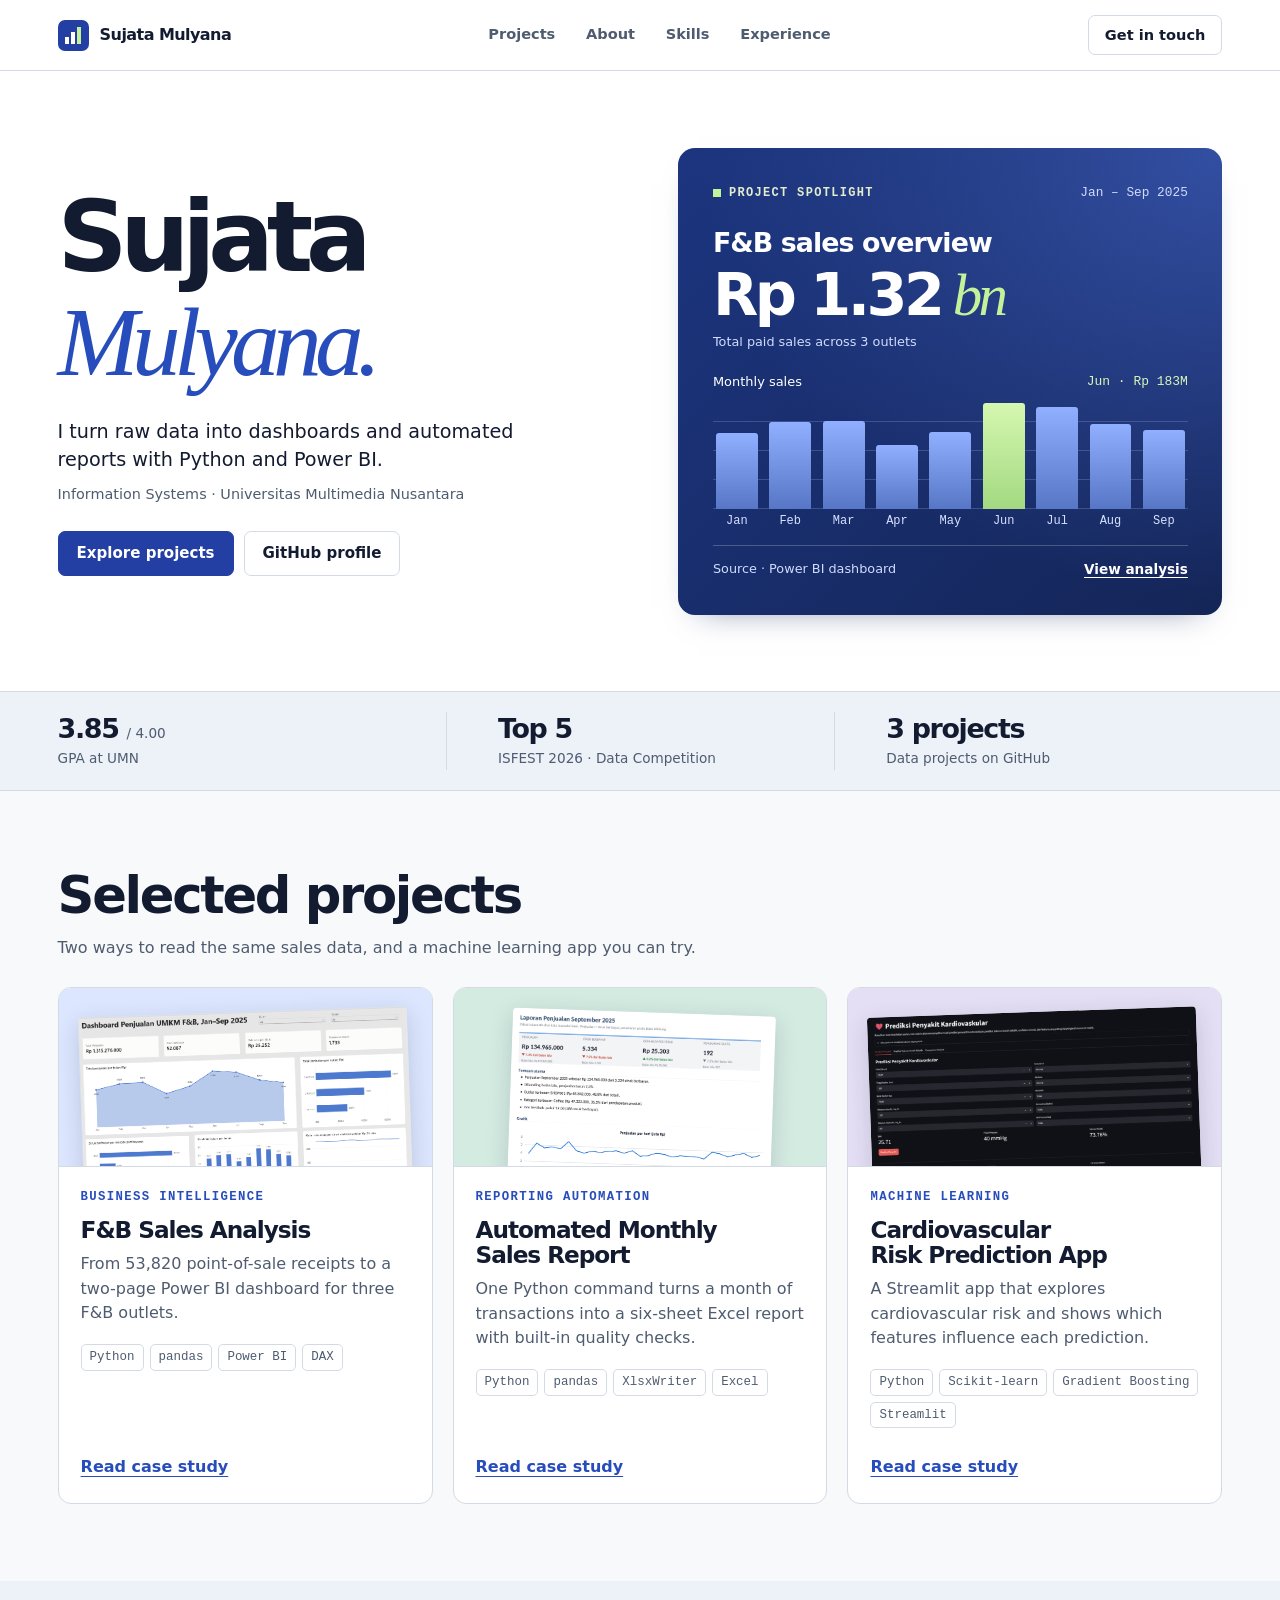
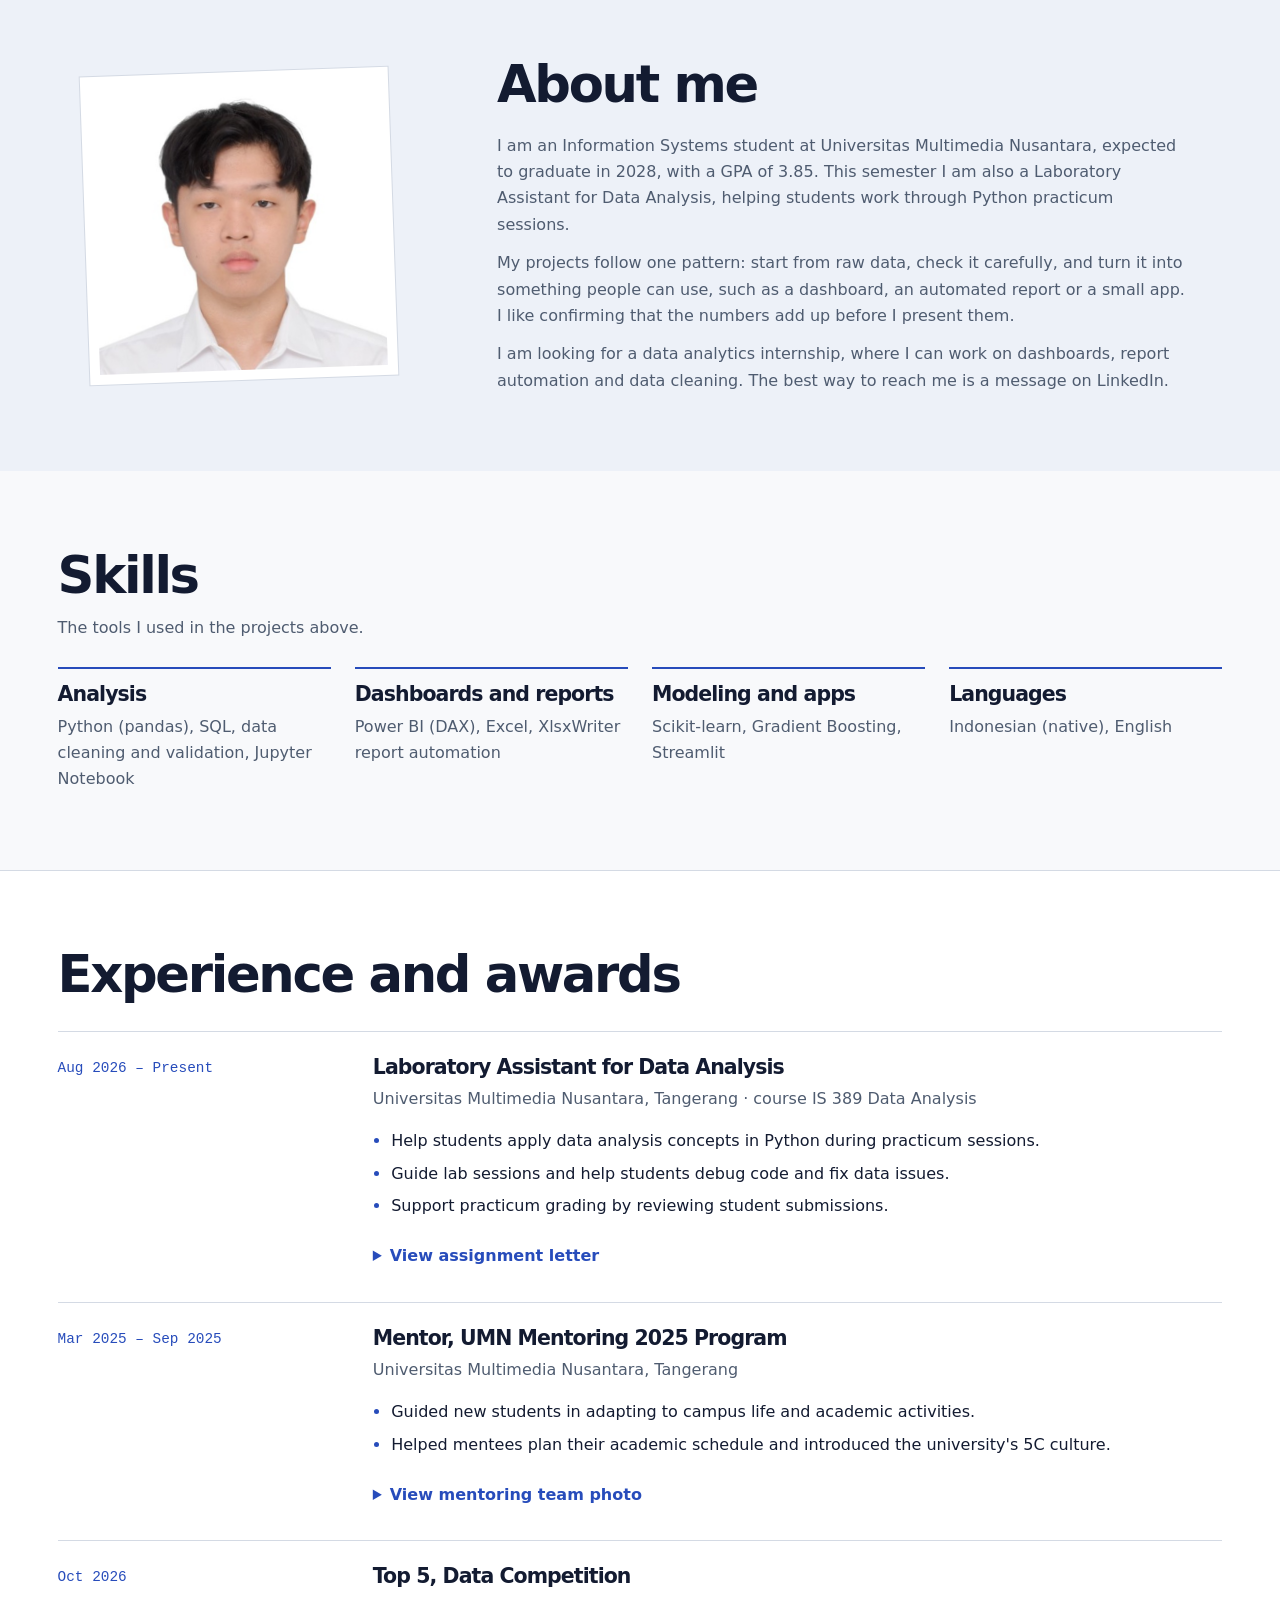
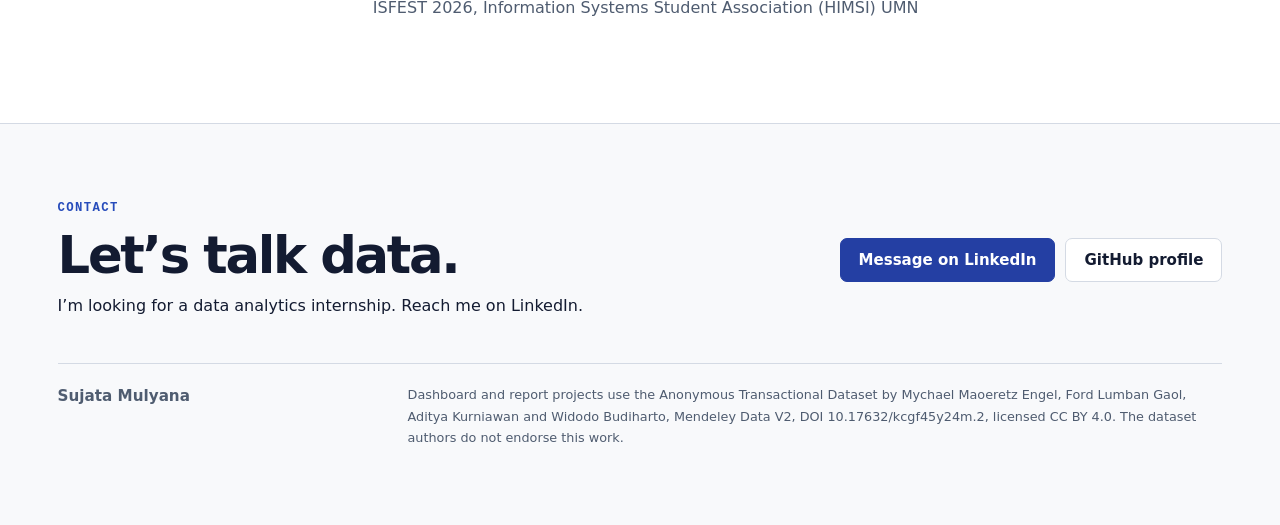
==== commit 88940455: "Simplify hero and give name lines more space" ====
--- a/index.html
+++ b/index.html
@@ -1,5 +1,5 @@
 <!doctype html><html lang="en" id="top"><head><meta charset="utf-8"><meta name="viewport" content="width=device-width,initial-scale=1"><title>Sujata Mulyana | Data Analytics Portfolio</title><meta name="description" content="Explore Sujata Mulyana’s data analytics portfolio, including Python automation, Power BI dashboards and machine learning projects."><link rel="stylesheet" href="style.css"><script src="interactions.js" defer></script></head><body><a class="skip" href="#main">Skip to content</a><header class="mast"><div class="wrap mast-inner"><a class="brand" href="#top"><span class="mark" aria-hidden="true"><i></i><i></i><i></i></span>Sujata Mulyana</a><nav aria-label="Main navigation"><a href="#projects">Projects</a><a href="#about">About</a><a href="#skills">Skills</a><a href="#experience">Experience</a></nav><a class="contact-link" href="#links">Get in touch</a></div></header><main id="main">
-<div class="hero"><div class="wrap hero-grid"><div class="hero-text"><p class="eyebrow hero-label">Data analytics portfolio</p><h1>Sujata<br><em>Mulyana<span>.</span></em></h1><p class="lede">I turn raw data into dashboards and automated reports with Python and Power BI.</p><p class="affiliation">Information Systems · Universitas Multimedia Nusantara</p><div class="actions"><a class="button primary" href="#projects">Explore projects</a><a class="button" href="https://github.com/sujatamulyana01-max">GitHub profile</a></div></div><figure class="dashboard"><figcaption><span class="chart-kicker"><span class="legend-square"></span> PROJECT SPOTLIGHT</span><span class="period">Jan – Sep 2025</span></figcaption><h2>F&B sales overview</h2><p class="total">Rp 1.32<span> bn</span></p><p class="chart-label">Total paid sales across 3 outlets</p><div class="plot-top"><span>Monthly sales</span><output id="reading">Jun · Rp 183M</output></div><div class="plot" role="radiogroup" aria-label="Monthly sales in millions of rupiah"><label class="bar-item" style="--height:65.5% ;--delay:0ms"><input type="radio" name="sales-month" value="Jan" data-sales="131" aria-label="Jan 2025, Rp 131 million" ><span class="bar-shape"></span><span class="month">Jan</span></label><label class="bar-item" style="--height:74.5% ;--delay:35ms"><input type="radio" name="sales-month" value="Feb" data-sales="149" aria-label="Feb 2025, Rp 149 million" ><span class="bar-shape"></span><span class="month">Feb</span></label><label class="bar-item" style="--height:76% ;--delay:70ms"><input type="radio" name="sales-month" value="Mar" data-sales="152" aria-label="Mar 2025, Rp 152 million" ><span class="bar-shape"></span><span class="month">Mar</span></label><label class="bar-item" style="--height:55% ;--delay:105ms"><input type="radio" name="sales-month" value="Apr" data-sales="110" aria-label="Apr 2025, Rp 110 million" ><span class="bar-shape"></span><span class="month">Apr</span></label><label class="bar-item" style="--height:66.5% ;--delay:140ms"><input type="radio" name="sales-month" value="May" data-sales="133" aria-label="May 2025, Rp 133 million" ><span class="bar-shape"></span><span class="month">May</span></label><label class="bar-item" style="--height:91.5% ;--delay:175ms"><input type="radio" name="sales-month" value="Jun" data-sales="183" aria-label="Jun 2025, Rp 183 million" checked><span class="bar-shape"></span><span class="month">Jun</span></label><label class="bar-item" style="--height:88% ;--delay:210ms"><input type="radio" name="sales-month" value="Jul" data-sales="176" aria-label="Jul 2025, Rp 176 million" ><span class="bar-shape"></span><span class="month">Jul</span></label><label class="bar-item" style="--height:73% ;--delay:245ms"><input type="radio" name="sales-month" value="Aug" data-sales="146" aria-label="Aug 2025, Rp 146 million" ><span class="bar-shape"></span><span class="month">Aug</span></label><label class="bar-item" style="--height:67.5% ;--delay:280ms"><input type="radio" name="sales-month" value="Sep" data-sales="135" aria-label="Sep 2025, Rp 135 million" ><span class="bar-shape"></span><span class="month">Sep</span></label></div><div class="chart-foot"><span>Source · Power BI dashboard</span><a href="food-and-beverage-sales.html">View analysis</a></div></figure></div></div>
+<div class="hero"><div class="wrap hero-grid"><div class="hero-text"><h1>Sujata<br><em>Mulyana<span>.</span></em></h1><p class="lede">I turn raw data into dashboards and automated reports with Python and Power BI.</p><p class="affiliation">Information Systems · Universitas Multimedia Nusantara</p><div class="actions"><a class="button primary" href="#projects">Explore projects</a><a class="button" href="https://github.com/sujatamulyana01-max">GitHub profile</a></div></div><figure class="dashboard"><figcaption><span class="chart-kicker"><span class="legend-square"></span> PROJECT SPOTLIGHT</span><span class="period">Jan – Sep 2025</span></figcaption><h2>F&B sales overview</h2><p class="total">Rp 1.32<span> bn</span></p><p class="chart-label">Total paid sales across 3 outlets</p><div class="plot-top"><span>Monthly sales</span><output id="reading">Jun · Rp 183M</output></div><div class="plot" role="radiogroup" aria-label="Monthly sales in millions of rupiah"><label class="bar-item" style="--height:65.5% ;--delay:0ms"><input type="radio" name="sales-month" value="Jan" data-sales="131" aria-label="Jan 2025, Rp 131 million" ><span class="bar-shape"></span><span class="month">Jan</span></label><label class="bar-item" style="--height:74.5% ;--delay:35ms"><input type="radio" name="sales-month" value="Feb" data-sales="149" aria-label="Feb 2025, Rp 149 million" ><span class="bar-shape"></span><span class="month">Feb</span></label><label class="bar-item" style="--height:76% ;--delay:70ms"><input type="radio" name="sales-month" value="Mar" data-sales="152" aria-label="Mar 2025, Rp 152 million" ><span class="bar-shape"></span><span class="month">Mar</span></label><label class="bar-item" style="--height:55% ;--delay:105ms"><input type="radio" name="sales-month" value="Apr" data-sales="110" aria-label="Apr 2025, Rp 110 million" ><span class="bar-shape"></span><span class="month">Apr</span></label><label class="bar-item" style="--height:66.5% ;--delay:140ms"><input type="radio" name="sales-month" value="May" data-sales="133" aria-label="May 2025, Rp 133 million" ><span class="bar-shape"></span><span class="month">May</span></label><label class="bar-item" style="--height:91.5% ;--delay:175ms"><input type="radio" name="sales-month" value="Jun" data-sales="183" aria-label="Jun 2025, Rp 183 million" checked><span class="bar-shape"></span><span class="month">Jun</span></label><label class="bar-item" style="--height:88% ;--delay:210ms"><input type="radio" name="sales-month" value="Jul" data-sales="176" aria-label="Jul 2025, Rp 176 million" ><span class="bar-shape"></span><span class="month">Jul</span></label><label class="bar-item" style="--height:73% ;--delay:245ms"><input type="radio" name="sales-month" value="Aug" data-sales="146" aria-label="Aug 2025, Rp 146 million" ><span class="bar-shape"></span><span class="month">Aug</span></label><label class="bar-item" style="--height:67.5% ;--delay:280ms"><input type="radio" name="sales-month" value="Sep" data-sales="135" aria-label="Sep 2025, Rp 135 million" ><span class="bar-shape"></span><span class="month">Sep</span></label></div><div class="chart-foot"><span>Source · Power BI dashboard</span><a href="food-and-beverage-sales.html">View analysis</a></div></figure></div></div>
 <div class="facts-wrap"><dl class="facts wrap"><div><dt>GPA at UMN</dt><dd>3.85 <small>/ 4.00</small></dd></div><div><dt>ISFEST 2026 · Data Competition</dt><dd>Top 5</dd></div><div><dt>Data projects on GitHub</dt><dd>3 projects</dd></div></dl></div>
 <section id="projects" class="section wrap"><h2>Selected projects</h2><p class="sub">Two ways to read the same sales data, and a machine learning app you can try.</p><div class="cards"><a class="project-card blue" href="food-and-beverage-sales.html"><div class="preview"><img src="img/fnb-1.png" loading="lazy" alt="" width="1922" height="1086"></div><div class="card-body"><p class="eyebrow">Business intelligence</p><h3>F&B Sales Analysis</h3><p>From 53,820 point-of-sale receipts to a two-page Power BI dashboard for three F&B outlets.</p><ul class="tags" aria-label="Tools"><li>Python</li><li>pandas</li><li>Power BI</li><li>DAX</li></ul><span class="read">Read case study</span></div></a><a class="project-card green" href="monthly-sales-report.html"><div class="preview"><img src="img/laporan.png" loading="lazy" alt="" width="744" height="823"></div><div class="card-body"><p class="eyebrow">Reporting automation</p><h3>Automated Monthly Sales Report</h3><p>One Python command turns a month of transactions into a six-sheet Excel report with built-in quality checks.</p><ul class="tags" aria-label="Tools"><li>Python</li><li>pandas</li><li>XlsxWriter</li><li>Excel</li></ul><span class="read">Read case study</span></div></a><a class="project-card violet" href="cardiovascular-risk.html"><div class="preview"><img src="img/cardio-1.png" loading="lazy" alt="" width="1800" height="1013"></div><div class="card-body"><p class="eyebrow">Machine learning</p><h3>Cardiovascular Risk Prediction App</h3><p>A Streamlit app that explores cardiovascular risk and shows which features influence each prediction.</p><ul class="tags" aria-label="Tools"><li>Python</li><li>Scikit-learn</li><li>Gradient Boosting</li><li>Streamlit</li></ul><span class="read">Read case study</span></div></a></div></section>
 <section id="about" class="about-section"><div class="wrap about-grid"><figure class="portrait"><img src="img/foto.jpg" alt="Sujata Mulyana" width="480" height="480" loading="lazy"></figure><div><h2>About me</h2><div class="bio">
--- a/style.css
+++ b/style.css
@@ -43,9 +43,7 @@
 .hero { background:var(--surface); }
 .hero-grid { display:grid; grid-template-columns:1fr 1fr; align-items:center; gap:clamp(32px,6vw,94px); padding-block:clamp(48px,6vw,88px); }
 .eyebrow,.chart-kicker { text-transform:uppercase; font:600 .77rem/1.4 var(--mono); letter-spacing:.11em; color:var(--accent); }
-.hero-label { display:flex; align-items:center; gap:10px; margin-bottom:20px; }
-.hero-label::before { content:''; width:34px; height:2px; background:currentColor; }
-.hero h1 { font-size:clamp(4.4rem,7.6vw,7.1rem); font-weight:650; line-height:.89; letter-spacing:-.075em; }
+.hero h1 { font-size:clamp(4.4rem,7.6vw,7.1rem); font-weight:650; line-height:1.06; letter-spacing:-.075em; }
 .hero h1 em { font-family:var(--serif); font-weight:400; color:var(--accent); letter-spacing:-.068em; }
 .lede { margin-top:24px; max-width:40ch; font-size:clamp(1.1rem,1.5vw,1.32rem); line-height:1.45; }
 .affiliation { margin-top:10px; color:var(--muted); font-size:.9rem; }
@@ -133,7 +131,7 @@
 @media(max-width:700px) {
   html { scroll-padding-top:118px; }.mast-inner { flex-wrap:wrap; gap:0; padding-top:9px; }.mast nav { order:3; width:100%; justify-content:space-between; }
   .contact-link { padding:6px 12px; }.hero-grid,.about-grid,.case-grid,.cards { grid-template-columns:minmax(0,1fr); }
-  .hero-grid { gap:30px; }.hero h1 { font-size:clamp(4.4rem,17vw,6rem); }.hero-label { margin-bottom:16px; }.hero .actions { margin-top:18px; }.dashboard { padding:24px; }
+  .hero-grid { gap:30px; }.hero h1 { font-size:clamp(4.4rem,17vw,6rem); }.hero .actions { margin-top:18px; }.dashboard { padding:24px; }
   .facts { gap:10px; }.facts div { padding-left:10px; justify-content:flex-end; }.facts dt { line-height:1.35; margin-top:4px; }.facts small { display:block; }
   .cards { gap:22px; }.preview { height:clamp(160px,47vw,240px); }.card-body { padding:22px; }.portrait { max-width:180px; justify-self:start; }.role { grid-template-columns:1fr; }.credits { grid-template-columns:1fr; }.skills { gap:20px; }
 }
